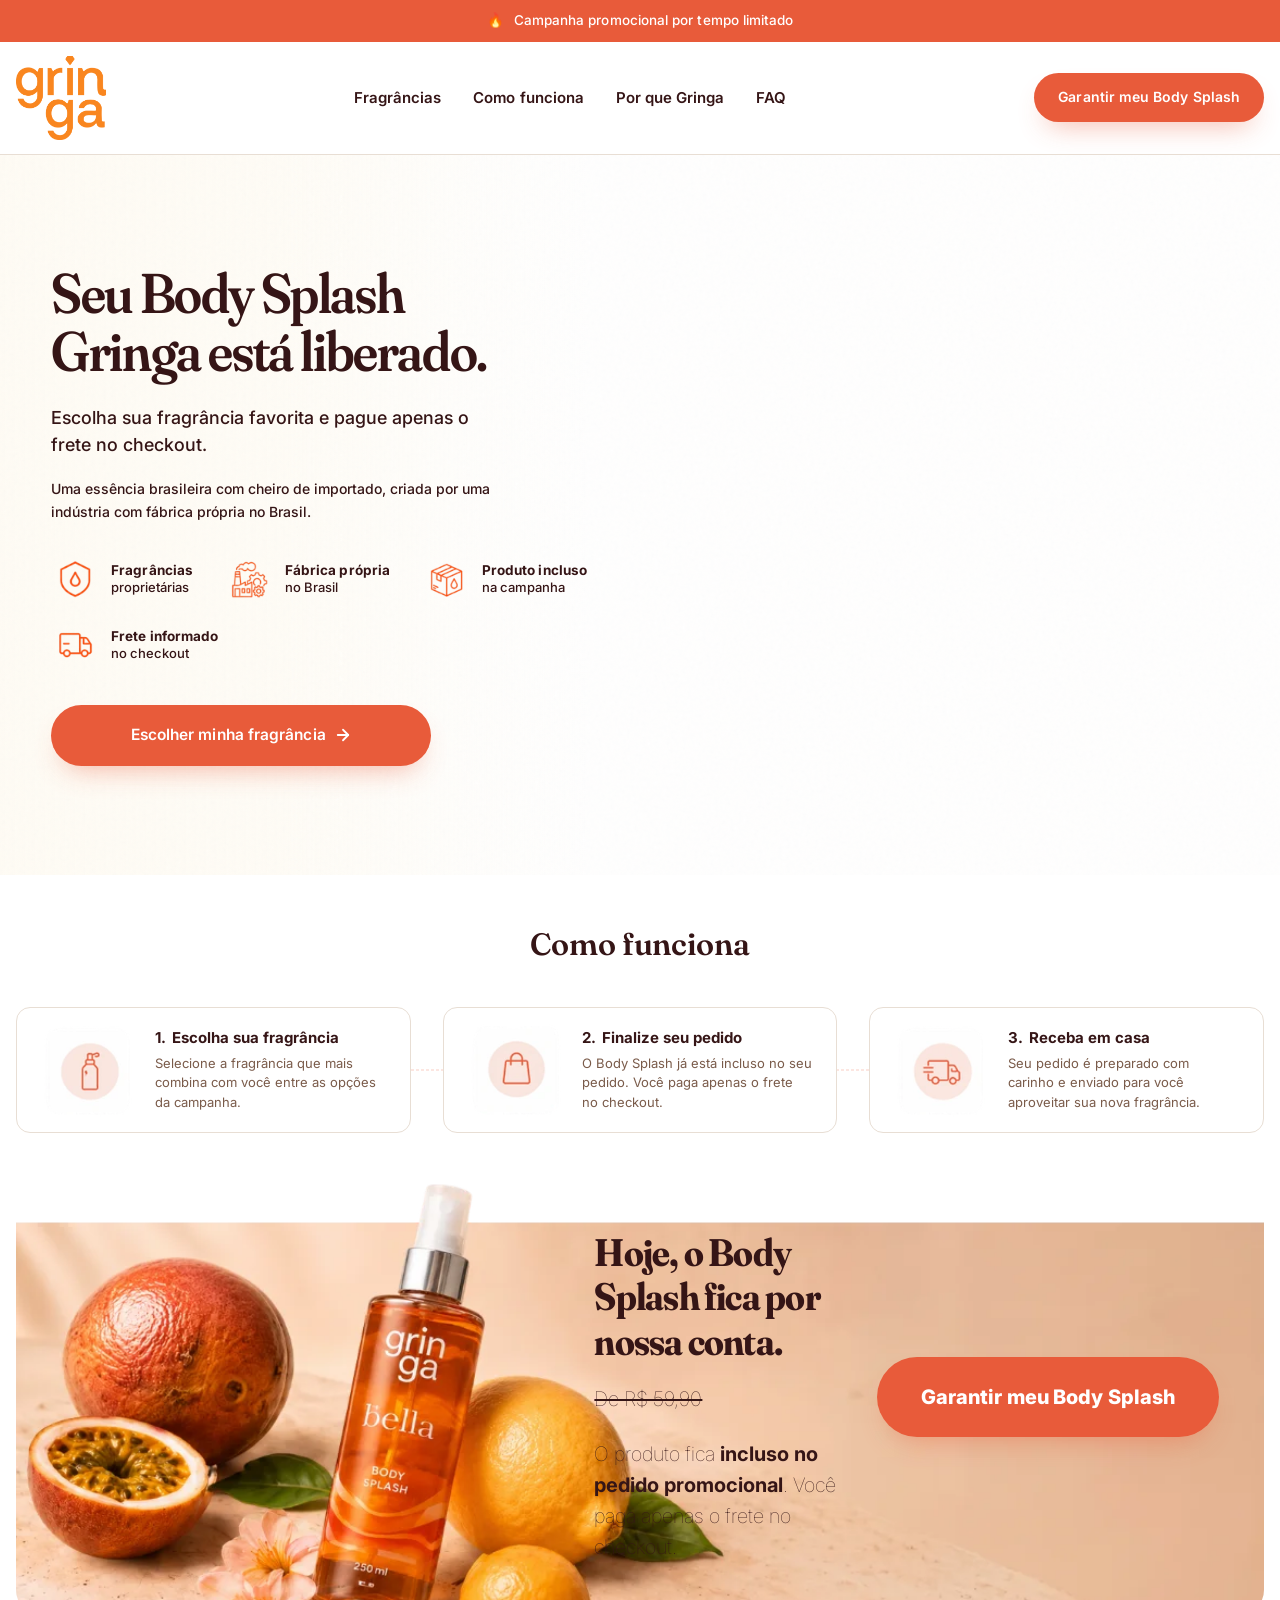
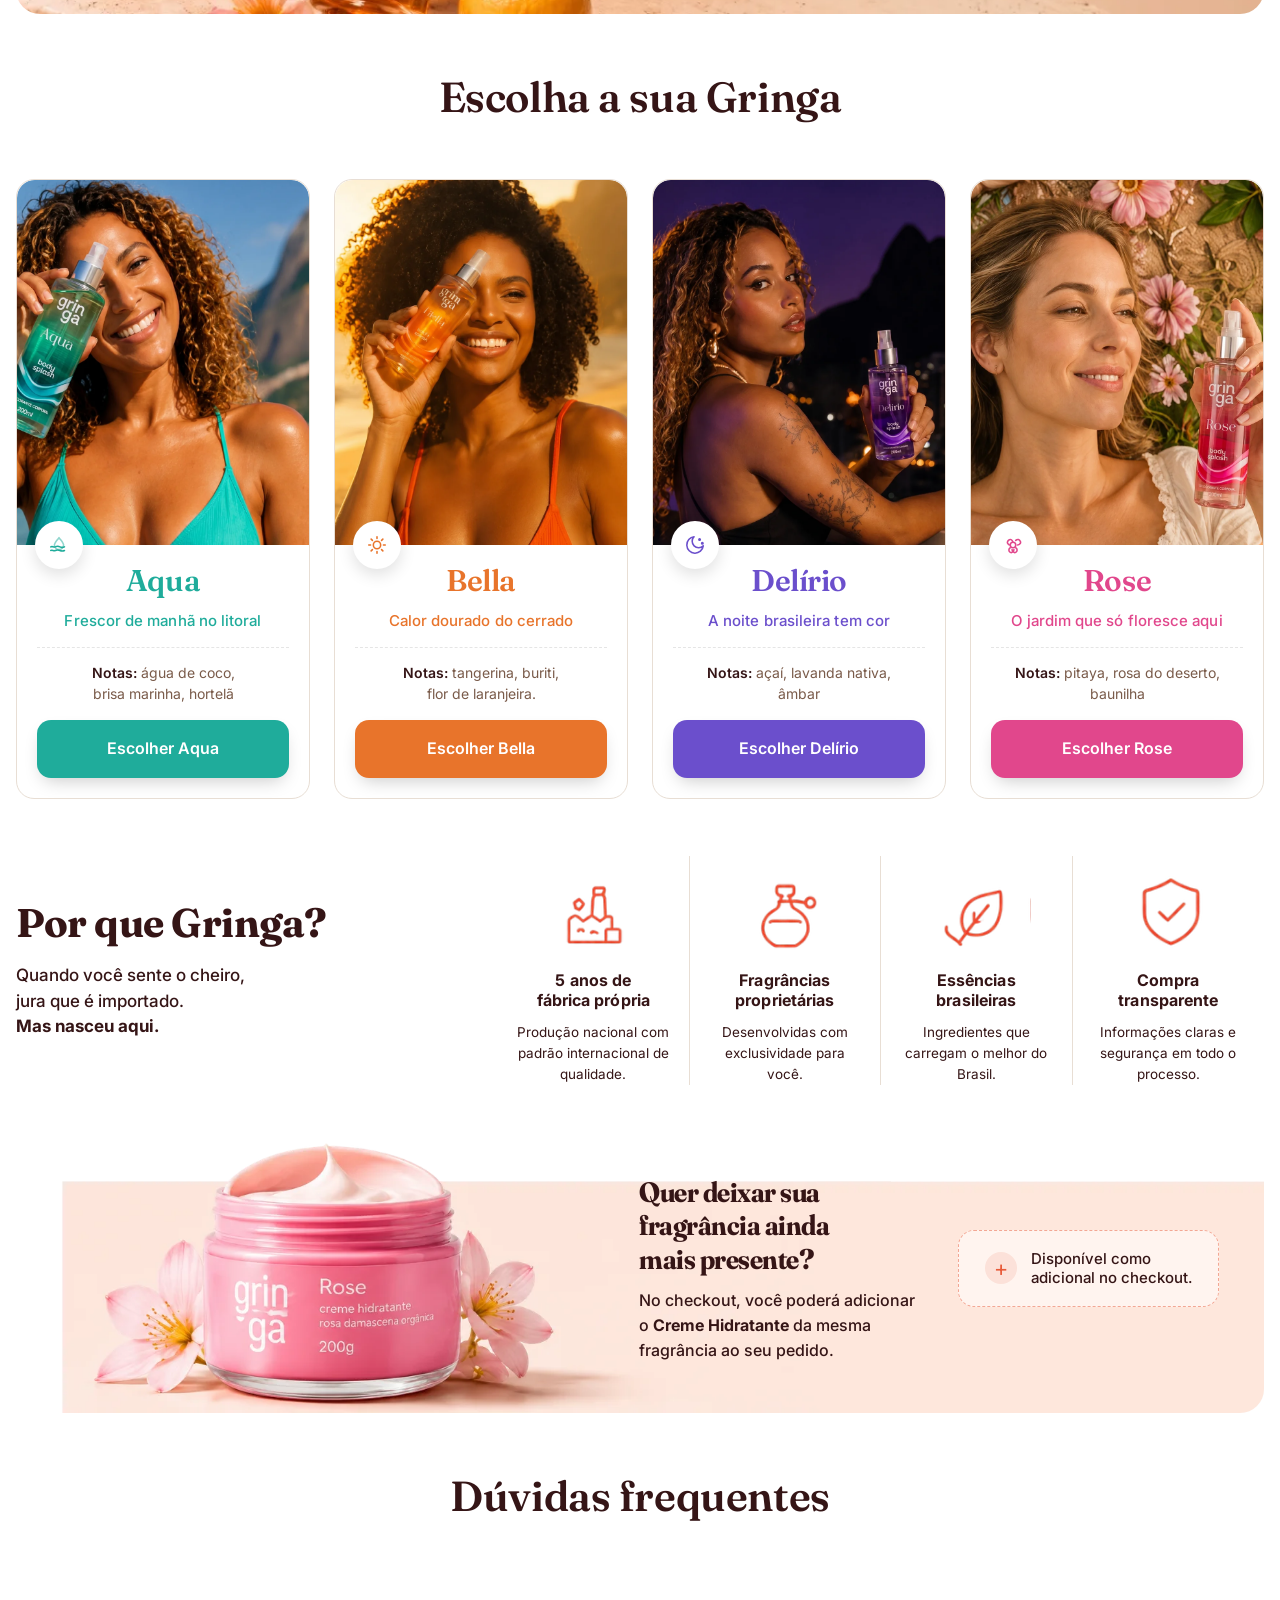
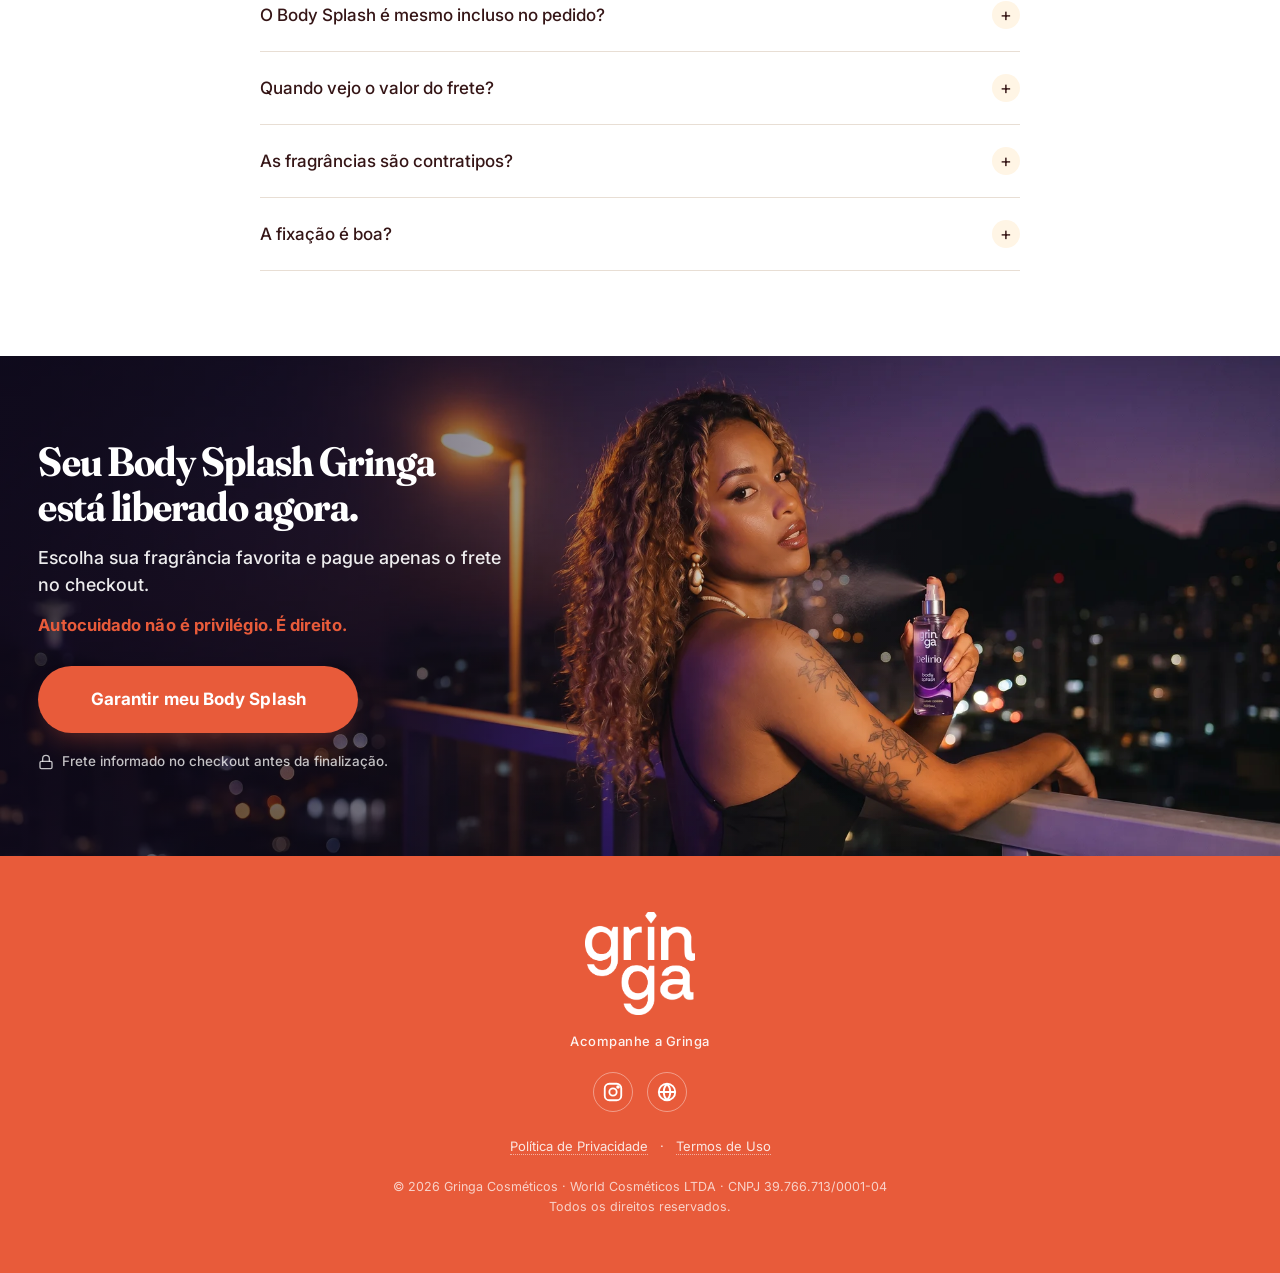
==== index.html @ 516a3b81 "feat: lp gringa /promo - bodysplash apenas o frete" ====
<!DOCTYPE html>
<html lang="pt-BR">
<head>
<meta charset="UTF-8" />
<meta name="viewport" content="width=device-width, initial-scale=1.0" />
<title>Body Splash Gringa — Apenas o frete | Gringa Cosméticos</title>
<meta name="description" content="Escolha sua fragrância favorita e pague apenas o frete no checkout. Body Splash Gringa 200ml — uma essência brasileira com cheiro de importado, criada na nossa fábrica em Santa Gertrudes/SP." />
<meta name="keywords" content="body splash, gringa cosméticos, perfume corporal, fragrância nacional, body splash promoção" />
<meta name="robots" content="index, follow, max-image-preview:large" />
<meta name="author" content="Gringa Cosméticos" />
<link rel="canonical" href="https://gringa.ind.br/promo/" />

<!-- Open Graph -->
<meta property="og:title" content="Body Splash Gringa — Apenas o frete" />
<meta property="og:description" content="Escolha sua fragrância favorita e pague apenas o frete no checkout. Body Splash 200ml — essência brasileira com cheiro de importado." />
<meta property="og:image" content="https://gringa.ind.br/promo/assets/img/hero-desktop.jpg" />
<meta property="og:url" content="https://gringa.ind.br/promo/" />
<meta property="og:type" content="product" />
<meta property="og:locale" content="pt_BR" />

<!-- Twitter -->
<meta name="twitter:card" content="summary_large_image" />
<meta name="twitter:title" content="Body Splash Gringa — Apenas o frete" />
<meta name="twitter:description" content="Escolha sua fragrância favorita e pague apenas o frete no checkout." />
<meta name="twitter:image" content="https://gringa.ind.br/promo/assets/img/hero-desktop.jpg" />

<!-- Favicon -->
<link rel="icon" type="image/png" href="assets/img/gringa-logo.png" />

<!-- Preconnect Google Fonts (perf) -->
<link rel="preconnect" href="https://fonts.googleapis.com" />
<link rel="preconnect" href="https://fonts.gstatic.com" crossorigin />

<!-- Preload hero image (perf — LCP) -->
<link rel="preload" as="image" href="assets/img/hero-mobile.webp" media="(max-width: 768px)" />
<link rel="preload" as="image" href="assets/img/hero-desktop.webp" media="(min-width: 769px)" />

<!-- Fontes: Fraunces (display serif moderna com opsz + SOFT) + Inter (body) -->
<link href="https://fonts.googleapis.com/css2?family=Fraunces:opsz,wght,SOFT@9..144,500;9..144,600;9..144,700,30;9..144,600,60&family=Inter:wght@100;300;400;500;600;700;800&display=swap" rel="stylesheet" />

<!-- CSS principal -->
<link rel="stylesheet" href="assets/css/styles.css" />

<!-- JSON-LD: Organization -->
<script type="application/ld+json">
{
  "@context": "https://schema.org",
  "@type": "Organization",
  "name": "Gringa Cosméticos",
  "alternateName": "Gringa",
  "legalName": "World Cosméticos LTDA",
  "taxID": "39.766.713/0001-04",
  "url": "https://gringa.ind.br",
  "logo": "https://gringa.ind.br/promo/assets/img/gringa-logo.png",
  "description": "Marca brasileira de Body Splash com fragrâncias proprietárias, produzidas em fábrica própria em Santa Gertrudes/SP.",
  "address": {
    "@type": "PostalAddress",
    "addressLocality": "Santa Gertrudes",
    "addressRegion": "SP",
    "addressCountry": "BR"
  },
  "sameAs": [
    "https://instagram.com/gringa.cosmetico"
  ]
}
</script>

<!-- JSON-LD: Product -->
<script type="application/ld+json">
{
  "@context": "https://schema.org",
  "@type": "Product",
  "name": "Body Splash Gringa 200ml",
  "description": "Body Splash 200ml com fragrâncias proprietárias Gringa: Aqua, Bella, Delírio e Rose. Fábrica própria no Brasil.",
  "brand": { "@type": "Brand", "name": "Gringa Cosméticos" },
  "image": "https://gringa.ind.br/promo/assets/img/hero-desktop.jpg",
  "offers": {
    "@type": "Offer",
    "url": "https://gringa.ind.br/promo/",
    "priceCurrency": "BRL",
    "price": "0.00",
    "availability": "https://schema.org/InStock",
    "priceValidUntil": "2026-12-31"
  }
}
</script>

<!-- JSON-LD: FAQ -->
<script type="application/ld+json">
{
  "@context": "https://schema.org",
  "@type": "FAQPage",
  "mainEntity": [
    { "@type": "Question", "name": "O Body Splash é mesmo incluso no pedido?",
      "acceptedAnswer": { "@type": "Answer", "text": "Sim. O Body Splash de 200ml da fragrância que você escolher já vai incluso no pedido promocional. Você paga apenas o frete pra receber em casa." }},
    { "@type": "Question", "name": "Quando vejo o frete?",
      "acceptedAnswer": { "@type": "Answer", "text": "O valor do frete aparece no checkout, antes da finalização. Calculamos pelo seu CEP — assim você só finaliza se quiser. Sem surpresa." }},
    { "@type": "Question", "name": "As fragrâncias são contratipos?",
      "acceptedAnswer": { "@type": "Answer", "text": "Não. Todas as quatro fragrâncias Gringa são proprietárias — desenvolvidas pela nossa equipe na nossa fábrica em Santa Gertrudes/SP." }},
    { "@type": "Question", "name": "A fixação é boa?",
      "acceptedAnswer": { "@type": "Answer", "text": "Sim. Cada Body Splash Gringa tem alta concentração de essência, com fixação média de 6 a 8 horas no corpo. Pra prolongar, aplique sobre a pele hidratada." }}
  ]
}
</script>
</head>

<body>

<!-- =========================================================
     TARJA TOPO
     ========================================================= -->
<div class="topbar">
  <span class="topbar-icon" aria-hidden="true">🔥</span>
  Campanha promocional por tempo limitado
</div>

<!-- =========================================================
     HEADER
     ========================================================= -->
<header class="header" role="banner">
  <div class="container header-inner">
    <a class="brand" href="#" aria-label="Gringa Cosméticos">
      <img src="assets/img/gringa-logo.png" alt="Gringa" width="120" height="40" />
    </a>

    <nav class="nav" aria-label="Navegação principal">
      <a href="#fragrancias">Fragrâncias</a>
      <a href="#como-funciona">Como funciona</a>
      <a href="#por-que">Por que Gringa</a>
      <a href="#faq">FAQ</a>
    </nav>

    <a href="#" class="btn btn--primary btn--header" data-cta="header">Garantir meu Body Splash</a>

    <button class="hamb" id="hamb" aria-label="Abrir menu" aria-controls="menu-mob" aria-expanded="false">
      <span></span><span></span><span></span>
    </button>
  </div>

  <div class="menu-mob" id="menu-mob" hidden>
    <a href="#fragrancias">Fragrâncias</a>
    <a href="#como-funciona">Como funciona</a>
    <a href="#por-que">Por que Gringa</a>
    <a href="#faq">FAQ</a>
    <a href="#" class="btn btn--primary" data-cta="menu-mob">Garantir meu Body Splash</a>
  </div>
</header>

<!-- =========================================================
     HERO (foto fullscreen + texto sobreposto)
     ========================================================= -->
<section class="hero">
  <picture class="hero-bg">
    <source type="image/webp" media="(max-width: 768px)" srcset="assets/img/hero-mobile.webp" />
    <source type="image/webp" srcset="assets/img/hero-desktop.webp" />
    <source media="(max-width: 768px)" srcset="assets/img/hero-mobile.jpg" />
    <img src="assets/img/hero-desktop.jpg" alt="Modelo segurando Body Splash Gringa Bella" width="1600" height="900" fetchpriority="high" decoding="async" />
  </picture>

  <div class="hero-overlay">
    <div class="hero-content">
      <h1>Seu Body Splash<br />Gringa está liberado.</h1>
      <p class="hero-sub">Escolha sua fragrância favorita e pague apenas o frete no checkout.</p>
      <p class="hero-desc">Uma essência brasileira com cheiro de importado, criada por uma indústria com fábrica própria no Brasil.</p>

      <ul class="hero-feats">
        <li>
          <span class="ico">
            <picture>
              <source type="image/webp" srcset="assets/img/icons/hero-1-fragrancia.webp" />
              <img src="assets/img/icons/hero-1-fragrancia.png" alt="" width="48" height="48" loading="eager" decoding="async" />
            </picture>
          </span>
          <div><b>Fragrâncias</b>proprietárias</div>
        </li>

        <li>
          <span class="ico">
            <picture>
              <source type="image/webp" srcset="assets/img/icons/hero-2-fabrica.webp" />
              <img src="assets/img/icons/hero-2-fabrica.png" alt="" width="48" height="48" loading="eager" decoding="async" />
            </picture>
          </span>
          <div><b>Fábrica própria</b>no Brasil</div>
        </li>

        <li>
          <span class="ico">
            <picture>
              <source type="image/webp" srcset="assets/img/icons/hero-3-produto.webp" />
              <img src="assets/img/icons/hero-3-produto.png" alt="" width="48" height="48" loading="eager" decoding="async" />
            </picture>
          </span>
          <div><b>Produto incluso</b>na campanha</div>
        </li>

        <li>
          <span class="ico">
            <picture>
              <source type="image/webp" srcset="assets/img/icons/hero-4-frete.webp" />
              <img src="assets/img/icons/hero-4-frete.png" alt="" width="48" height="48" loading="eager" decoding="async" />
            </picture>
          </span>
          <div><b>Frete informado</b>no checkout</div>
        </li>
      </ul>

      <a href="#fragrancias" class="btn btn--primary btn--lg btn--block" data-cta="hero">Escolher minha fragrância
        <svg width="18" height="18" viewBox="0 0 24 24" fill="none" stroke="currentColor" stroke-width="2.4" stroke-linecap="round" stroke-linejoin="round" style="margin-left:8px"><line x1="5" y1="12" x2="19" y2="12"/><polyline points="12 5 19 12 12 19"/></svg>
      </a>
    </div>
  </div>
</section>

<!-- =========================================================
     COMO FUNCIONA (3 cards horizontais com linha tracejada)
     ========================================================= -->
<section class="how" id="como-funciona">
  <div class="container">
    <h2 class="section-title">Como funciona</h2>

    <div class="how-grid">
      <article class="how-step">
        <div class="how-ico" aria-hidden="true">
          <picture>
            <source type="image/webp" srcset="assets/img/icons/how-1-fragrancia.webp" />
            <img src="assets/img/icons/how-1-fragrancia.png" alt="" width="60" height="60" loading="lazy" decoding="async" />
          </picture>
        </div>
        <div class="how-body">
          <h3><span>1.</span> Escolha sua fragrância</h3>
          <p>Selecione a fragrância que mais combina com você entre as opções da campanha.</p>
        </div>
      </article>

      <article class="how-step">
        <div class="how-ico" aria-hidden="true">
          <picture>
            <source type="image/webp" srcset="assets/img/icons/how-2-pedido.webp" />
            <img src="assets/img/icons/how-2-pedido.png" alt="" width="60" height="60" loading="lazy" decoding="async" />
          </picture>
        </div>
        <div class="how-body">
          <h3><span>2.</span> Finalize seu pedido</h3>
          <p>O Body Splash já está incluso no seu pedido. Você paga apenas o frete no checkout.</p>
        </div>
      </article>

      <article class="how-step">
        <div class="how-ico" aria-hidden="true">
          <picture>
            <source type="image/webp" srcset="assets/img/icons/how-3-receba.webp" />
            <img src="assets/img/icons/how-3-receba.png" alt="" width="60" height="60" loading="lazy" decoding="async" />
          </picture>
        </div>
        <div class="how-body">
          <h3><span>3.</span> Receba em casa</h3>
          <p>Seu pedido é preparado com carinho e enviado para você aproveitar sua nova fragrância.</p>
        </div>
      </article>
    </div>
  </div>
</section>

<!-- =========================================================
     BANNER PROMO (imagem de fundo full-width + texto sobreposto)
     ========================================================= -->
<section class="promo">
  <div class="container">
    <div class="promo-inner">
      <div class="promo-copy">
        <h2>Hoje, o Body Splash fica por nossa conta.</h2>
        <div class="promo-row">
          <p class="promo-price"><s>De R$ 59,90</s></p>
          <p class="promo-text">O produto fica <b>incluso no pedido promocional</b>. Você paga apenas o frete no checkout.</p>
        </div>
      </div>

      <a href="#fragrancias" class="btn btn--primary promo-cta" data-cta="promo">Garantir meu Body Splash</a>
    </div>
  </div>
</section>

<!-- =========================================================
     FRAGRÂNCIAS
     ========================================================= -->
<section class="frags" id="fragrancias">
  <div class="container">
    <h2 class="section-title">Escolha a sua Gringa</h2>

    <div class="frags-grid">
      <article class="frag frag--aqua">
        <div class="frag-media">
          <picture>
            <source type="image/webp" srcset="assets/img/aqua.webp" />
            <img src="assets/img/aqua.jpg" alt="Aqua — Frescor de manhã no litoral" width="600" height="800" loading="lazy" decoding="async" />
          </picture>
          <div class="frag-emblem" aria-hidden="true">
            <svg viewBox="0 0 24 24" fill="none" stroke="currentColor" stroke-width="1.7" stroke-linecap="round" stroke-linejoin="round"><path d="M3 14c2-1 3 1 5 0s3-1 5 0 3 1 5 0M3 18c2-1 3 1 5 0s3-1 5 0 3 1 5 0"/><path d="M12 4c3 4 5 6 5 8a5 5 0 0 1-10 0c0-2 2-4 5-8z" opacity=".5"/></svg>
          </div>
        </div>
        <div class="frag-body">
          <h3>Aqua</h3>
          <p class="frag-tag">Frescor de manhã no litoral</p>
          <p class="frag-notes"><b>Notas:</b> água de coco,<br />brisa marinha, hortelã</p>
          <a href="#" class="btn frag-btn" data-cta="aqua" data-frag="aqua">Escolher Aqua</a>
        </div>
      </article>

      <article class="frag frag--bella">
        <div class="frag-media">
          <picture>
            <source type="image/webp" srcset="assets/img/bella.webp" />
            <img src="assets/img/bella.jpg" alt="Bella — Calor dourado do cerrado" width="600" height="800" loading="lazy" decoding="async" />
          </picture>
          <div class="frag-emblem" aria-hidden="true">
            <svg viewBox="0 0 24 24" fill="none" stroke="currentColor" stroke-width="1.7" stroke-linecap="round" stroke-linejoin="round"><circle cx="12" cy="12" r="4"/><path d="M12 3v2M12 19v2M3 12h2M19 12h2M5.6 5.6l1.4 1.4M17 17l1.4 1.4M5.6 18.4l1.4-1.4M17 7l1.4-1.4"/></svg>
          </div>
        </div>
        <div class="frag-body">
          <h3>Bella</h3>
          <p class="frag-tag">Calor dourado do cerrado</p>
          <p class="frag-notes"><b>Notas:</b> tangerina, buriti,<br />flor de laranjeira.</p>
          <a href="#" class="btn frag-btn" data-cta="bella" data-frag="bella">Escolher Bella</a>
        </div>
      </article>

      <article class="frag frag--delirio">
        <div class="frag-media">
          <picture>
            <source type="image/webp" srcset="assets/img/delirio.webp" />
            <img src="assets/img/delirio.jpg" alt="Delírio — A noite brasileira tem cor" width="600" height="800" loading="lazy" decoding="async" />
          </picture>
          <div class="frag-emblem" aria-hidden="true">
            <svg viewBox="0 0 24 24" fill="none" stroke="currentColor" stroke-width="1.7" stroke-linecap="round" stroke-linejoin="round"><path d="M21 13a9 9 0 1 1-10-10 7 7 0 0 0 10 10z"/><circle cx="17" cy="6" r=".8" fill="currentColor"/><circle cx="20" cy="10" r=".8" fill="currentColor"/></svg>
          </div>
        </div>
        <div class="frag-body">
          <h3>Delírio</h3>
          <p class="frag-tag">A noite brasileira tem cor</p>
          <p class="frag-notes"><b>Notas:</b> açaí, lavanda nativa,<br />âmbar</p>
          <a href="#" class="btn frag-btn" data-cta="delirio" data-frag="delirio">Escolher Delírio</a>
        </div>
      </article>

      <article class="frag frag--rose">
        <div class="frag-media">
          <picture>
            <source type="image/webp" srcset="assets/img/rose.webp" />
            <img src="assets/img/rose.jpg" alt="Rose — O jardim que só floresce aqui" width="600" height="800" loading="lazy" decoding="async" />
          </picture>
          <div class="frag-emblem" aria-hidden="true">
            <svg viewBox="0 0 24 24" fill="none" stroke="currentColor" stroke-width="1.7" stroke-linecap="round" stroke-linejoin="round"><circle cx="12" cy="12" r="3"/><path d="M12 9c-1-3-3-4-5-2s-1 4 1 5M15 7c2-2 4-1 5 1s-1 4-3 4M9 15c-2 1-2 4 0 5s4-1 4-3M15 15c2 1 2 4 0 5s-4-1-4-3"/></svg>
          </div>
        </div>
        <div class="frag-body">
          <h3>Rose</h3>
          <p class="frag-tag">O jardim que só floresce aqui</p>
          <p class="frag-notes"><b>Notas:</b> pitaya, rosa do deserto,<br />baunilha</p>
          <a href="#" class="btn frag-btn" data-cta="rose" data-frag="rose">Escolher Rose</a>
        </div>
      </article>
    </div>
  </div>
</section>

<!-- =========================================================
     POR QUE GRINGA
     ========================================================= -->
<section class="why" id="por-que">
  <div class="container why-inner">
    <div class="why-copy">
      <h2>Por que Gringa?</h2>
      <p>Quando você sente o cheiro,<br />jura que é importado.<br /><b>Mas nasceu aqui.</b></p>
    </div>

    <ul class="why-feats">
      <li>
        <div class="why-ico">
          <picture>
            <source type="image/webp" srcset="assets/img/icons/why-1-fabrica.webp" />
            <img src="assets/img/icons/why-1-fabrica.png" alt="" width="56" height="56" loading="lazy" decoding="async" />
          </picture>
        </div>
        <h3>5 anos de<br />fábrica própria</h3>
        <p>Produção nacional com padrão internacional de qualidade.</p>
      </li>
      <li>
        <div class="why-ico">
          <picture>
            <source type="image/webp" srcset="assets/img/icons/why-2-fragrancias.webp" />
            <img src="assets/img/icons/why-2-fragrancias.png" alt="" width="56" height="56" loading="lazy" decoding="async" />
          </picture>
        </div>
        <h3>Fragrâncias<br />proprietárias</h3>
        <p>Desenvolvidas com exclusividade para você.</p>
      </li>
      <li>
        <div class="why-ico">
          <picture>
            <source type="image/webp" srcset="assets/img/icons/why-3-essencias.webp" />
            <img src="assets/img/icons/why-3-essencias.png" alt="" width="56" height="56" loading="lazy" decoding="async" />
          </picture>
        </div>
        <h3>Essências<br />brasileiras</h3>
        <p>Ingredientes que carregam o melhor do Brasil.</p>
      </li>
      <li>
        <div class="why-ico">
          <picture>
            <source type="image/webp" srcset="assets/img/icons/why-4-compra.webp" />
            <img src="assets/img/icons/why-4-compra.png" alt="" width="56" height="56" loading="lazy" decoding="async" />
          </picture>
        </div>
        <h3>Compra<br />transparente</h3>
        <p>Informações claras e segurança em todo o processo.</p>
      </li>
    </ul>
  </div>
</section>

<!-- =========================================================
     CREME ADICIONAL (imagem bg-creme.png como background full)
     ========================================================= -->
<section class="creme">
  <div class="container">
    <div class="creme-inner">
      <div class="creme-copy">
        <h2>Quer deixar sua fragrância ainda mais presente?</h2>
        <p>No checkout, você poderá adicionar o <b>Creme Hidratante</b> da mesma fragrância ao seu pedido.</p>
      </div>

      <div class="creme-badge">
        <span class="creme-badge-ico" aria-hidden="true">+</span>
        <span>Disponível como<br />adicional no checkout.</span>
      </div>
    </div>
  </div>
</section>

<!-- =========================================================
     FAQ
     ========================================================= -->
<section class="faq" id="faq">
  <div class="container">
    <h2 class="section-title">Dúvidas frequentes</h2>

    <ul class="faq-list">
      <li class="faq-item">
        <button class="faq-q" aria-expanded="false" aria-controls="faq-a-1" id="faq-q-1">
          <span>O Body Splash é mesmo incluso no pedido?</span>
          <span class="faq-icon" aria-hidden="true">+</span>
        </button>
        <div class="faq-a" id="faq-a-1" role="region" aria-labelledby="faq-q-1" hidden>
          <p>Sim. O <b>Body Splash de 200ml</b> da fragrância que você escolher já vai incluso no pedido promocional. Você paga apenas o frete pra receber em casa — sem mensalidade, sem fidelidade, sem letrinha miúda.</p>
        </div>
      </li>

      <li class="faq-item">
        <button class="faq-q" aria-expanded="false" aria-controls="faq-a-2" id="faq-q-2">
          <span>Quando vejo o valor do frete?</span>
          <span class="faq-icon" aria-hidden="true">+</span>
        </button>
        <div class="faq-a" id="faq-a-2" role="region" aria-labelledby="faq-q-2" hidden>
          <p>O valor do frete aparece <b>no checkout, antes de finalizar a compra</b>. É calculado pelo seu CEP — assim você só confirma se quiser. Sem surpresa depois.</p>
        </div>
      </li>

      <li class="faq-item">
        <button class="faq-q" aria-expanded="false" aria-controls="faq-a-3" id="faq-q-3">
          <span>As fragrâncias são contratipos?</span>
          <span class="faq-icon" aria-hidden="true">+</span>
        </button>
        <div class="faq-a" id="faq-a-3" role="region" aria-labelledby="faq-q-3" hidden>
          <p><b>Não.</b> As quatro fragrâncias Gringa são proprietárias — desenvolvidas pela nossa equipe na nossa fábrica em Santa Gertrudes/SP. Cada essência é uma criação original inspirada em sensações brasileiras.</p>
        </div>
      </li>

      <li class="faq-item">
        <button class="faq-q" aria-expanded="false" aria-controls="faq-a-4" id="faq-q-4">
          <span>A fixação é boa?</span>
          <span class="faq-icon" aria-hidden="true">+</span>
        </button>
        <div class="faq-a" id="faq-a-4" role="region" aria-labelledby="faq-q-4" hidden>
          <p>Sim. Cada Body Splash Gringa tem alta concentração de essência, com fixação média de <b>6 a 8 horas</b> no corpo. Pra prolongar ainda mais, aplique sobre a pele hidratada — o <b>Creme Hidratante</b> da mesma fragrância está disponível como adicional no checkout.</p>
        </div>
      </li>
    </ul>
  </div>
</section>


<!-- =========================================================
     CTA FINAL (full-width igual hero, sem retângulo)
     ========================================================= -->
<section class="cta-final">
  <div class="cta-final-content">
    <h2>Seu Body Splash Gringa<br />está liberado agora.</h2>
    <p class="cta-final-sub">Escolha sua fragrância favorita e pague apenas o frete no checkout.</p>
    <p class="cta-final-claim">Autocuidado não é privilégio. É direito.</p>

    <a href="#fragrancias" class="btn btn--primary cta-final-btn" data-cta="urgency">
      Garantir meu Body Splash
    </a>

    <p class="cta-final-note">
      <svg width="16" height="16" viewBox="0 0 24 24" fill="none" stroke="currentColor" stroke-width="2" stroke-linecap="round" stroke-linejoin="round" aria-hidden="true"><rect x="3" y="11" width="18" height="11" rx="2"/><path d="M7 11V7a5 5 0 0 1 10 0v4"/></svg>
      Frete informado no checkout antes da finalização.
    </p>
  </div>
</section>

<!-- =========================================================
     FOOTER
     ========================================================= -->
<footer class="footer" role="contentinfo">
  <div class="container footer-inner">
    <a class="footer-brand" href="#"><img src="assets/img/gringa-logo.png" alt="Gringa Cosméticos" width="120" height="40" /></a>
    <p class="footer-tag">Acompanhe a Gringa</p>
    <div class="footer-socials">
      <a href="https://instagram.com/gringa.cosmetico" target="_blank" rel="noopener" aria-label="Instagram">
        <svg width="22" height="22" viewBox="0 0 24 24" fill="none" stroke="currentColor" stroke-width="2"><rect x="3" y="3" width="18" height="18" rx="5"/><circle cx="12" cy="12" r="4"/><circle cx="17.5" cy="6.5" r="1" fill="currentColor"/></svg>
      </a>
      <a href="https://gringa.ind.br" target="_blank" rel="noopener" aria-label="Site oficial Gringa">
        <svg width="22" height="22" viewBox="0 0 24 24" fill="none" stroke="currentColor" stroke-width="2"><circle cx="12" cy="12" r="9"/><path d="M3 12h18M12 3a13 13 0 0 1 0 18M12 3a13 13 0 0 0 0 18"/></svg>
      </a>
    </div>
    <div class="footer-legal">
      <a href="#">Política de Privacidade</a>
      <span aria-hidden="true">·</span>
      <a href="#">Termos de Uso</a>
    </div>
    <p class="footer-copy">© 2026 Gringa Cosméticos · World Cosméticos LTDA · CNPJ 39.766.713/0001-04<br />Todos os direitos reservados.</p>
  </div>
</footer>

<!-- JS principal (FAQ + tracking) -->
<script src="assets/js/script.js" defer></script>

</body>
</html>
---- assets/css/styles.css ----
/* ============================================================
   GRINGA — Body Splash LP
   Design system: Poynter OS Display (custom serif) em todo o site
   Mobile-first responsivo · 360 / 390 / 768 / 1024+
   ============================================================ */

:root {
  /* Cores Gringa */
  --gr-orange:       #F58A2E;   /* CTA principal */
  --gr-orange-dk:    #DE6A0F;   /* Hover/escuro */
  --gr-coral:        #E85B3A;   /* CTA final / acentos quentes */
  --gr-coral-dk:     #C84226;
  --gr-cream:        #FDEFD9;   /* Fundo creme dos boxes */
  --gr-cream-2:      #FFF5E5;   /* Cream mais claro */
  --gr-cream-rose:   #FCE4D9;   /* Cream rosado pra creme/section rose */
  --gr-text:         #351516;   /* marrom-bordô (nova cor pedida pelo cliente) */
  --gr-text-mut:     #7A5B4A;   /* marrom moca */
  --gr-text-light:   #B09787;   /* marrom latte */
  --gr-icon-stroke:  #E85B3A;   /* coral Gringa */
  --gr-icon-bg:      rgba(232, 91, 58, 0.10);  /* coral 10% */
  --gr-line:         #E8DED4;
  --gr-bg:           #FFFFFF;
  --gr-bg-night:     #2A1E36;   /* Fundo da seção urgency com violeta-noite */

  /* Fragrâncias */
  --gr-aqua:         #1FAC9B;   /* verde-água (igual biquíni da modelo) */
  --gr-aqua-bg:      #E6F5F1;
  --gr-bella:        #E8742B;
  --gr-bella-bg:     #FBEBD7;
  --gr-delirio:      #6B4FCC;
  --gr-delirio-bg:   #F1EDFB;
  --gr-rose:         #E1478C;
  --gr-rose-bg:      #FCE6F0;

  /* Tipografia */
  --gr-serif:        'Fraunces', Georgia, serif;
  --gr-body:         'Inter', system-ui, -apple-system, sans-serif;
  --gr-display:      'Inter', sans-serif;

  /* Layout */
  --gr-container:    1440px;
  --gr-radius:       18px;
  --gr-radius-pill:  999px;
  --gr-shadow:       0 18px 40px -20px rgba(31,22,18,.18);
}

* { margin: 0; padding: 0; box-sizing: border-box; }
html { scroll-behavior: smooth; -webkit-text-size-adjust: 100%; }
body {
  font-family: var(--gr-body);
  color: var(--gr-text);
  background: var(--gr-bg);
  line-height: 1.6;
  font-size: 16px;
  -webkit-font-smoothing: antialiased;
  text-rendering: optimizeLegibility;
}
img, picture, svg { display: block; max-width: 100%; height: auto; }
button { font-family: inherit; cursor: pointer; }
a { text-decoration: none; color: inherit; }
::selection { background: var(--gr-orange); color: #fff; }

.container {
  width: 100%;
  max-width: var(--gr-container);
  margin: 0 auto;
  padding: 0 clamp(16px, 2vw, 24px);
}

/* ============= BOTÕES ============= */
.btn {
  display: inline-flex; align-items: center; justify-content: center;
  padding: 16px 32px;
  border-radius: var(--gr-radius-pill);
  font-weight: 600; font-size: 15px;
  border: 0; cursor: pointer;
  transition: transform .18s ease, box-shadow .25s ease, background .2s ease;
  font-family: var(--gr-body);
  letter-spacing: 0.005em;
}
.btn--primary {
  background: var(--gr-coral);
  color: #fff;
  box-shadow: 0 14px 28px -12px rgba(232,91,58,.45);
}
.btn--primary:hover {
  background: var(--gr-coral-dk);
  transform: translateY(-2px);
  box-shadow: 0 18px 32px -12px rgba(232,91,58,.55);
}
.btn--lg { padding: 18px 36px; font-size: 15.5px; }
.btn--header { padding: 13px 24px; font-size: 14px; }

/* ============= TARJA TOPO ============= */
.topbar {
  background: var(--gr-coral);
  color: #fff;
  text-align: center;
  font-size: 13.5px;
  font-weight: 500;
  padding: 10px 16px;
  letter-spacing: .005em;
}
.topbar-icon { display: inline-block; margin-right: 6px; }

/* ============= HEADER ============= */
.header {
  position: sticky; top: 0; z-index: 50;
  background: rgba(255,255,255,.92);
  backdrop-filter: blur(16px);
  -webkit-backdrop-filter: blur(16px);
  border-bottom: 1px solid var(--gr-line);
}
.header-inner {
  display: flex; align-items: center; justify-content: space-between;
  padding-top: 14px; padding-bottom: 14px;
  gap: 16px;
}
.brand img {
  width: 90px; height: auto;
  /* Colore PNG cinza pra laranja Gringa #F58A2E */
  filter: brightness(0) saturate(100%) invert(58%) sepia(56%) saturate(2024%) hue-rotate(347deg) brightness(101%) contrast(95%);
}
.nav { display: flex; gap: 32px; }
.nav a {
  font-size: 15px;
  font-weight: 600;
  color: var(--gr-text);
  transition: color .18s;
  letter-spacing: 0.002em;
}
.nav a:hover { color: var(--gr-coral); }

.hamb {
  display: none;
  background: none; border: 0;
  width: 36px; height: 36px;
  flex-direction: column; gap: 5px;
  align-items: center; justify-content: center;
}
.hamb span {
  display: block; width: 22px; height: 2px;
  background: var(--gr-text); border-radius: 2px;
  transition: transform .25s, opacity .2s;
}
.menu-mob {
  display: none; flex-direction: column; gap: 4px;
  padding: 12px 16px 20px;
  border-top: 1px solid var(--gr-line);
  background: #fff;
}
.menu-mob:not([hidden]) { display: flex; }
.menu-mob[hidden] { display: none !important; }
.menu-mob a {
  padding: 12px 8px;
  font-size: 15px; font-weight: 500;
  border-bottom: 1px solid var(--gr-line);
}
.menu-mob a.btn { margin-top: 10px; border: 0; justify-content: center; }

/* ============= HERO (foto fullscreen + texto sobreposto) ============= */
.hero {
  position: relative;
  min-height: clamp(600px, 80vh, 820px);
  overflow: hidden;
  background: #fff;
}

/* Foto cobre TUDO no fundo */
.hero-bg {
  position: absolute;
  inset: 0;
  z-index: 0;
}
.hero-bg img {
  width: 100%; height: 100%;
  object-fit: cover;
  object-position: 75% center;  /* mostra a modelo + body splash */
  display: block;
}

/* Overlay com gradient claro à esquerda pra contraste do texto */
.hero-overlay {
  position: relative;
  z-index: 1;
  min-height: inherit;
  display: flex; align-items: center;
  background: linear-gradient(90deg,
    rgba(255, 252, 245, 0.96) 0%,
    rgba(255, 252, 245, 0.85) 22%,
    rgba(255, 252, 245, 0.30) 36%,
    rgba(255, 252, 245, 0) 46%);
}
/* Grain noise sutil pra dar "feel artesanal cosmético premium" */
.hero-overlay::before {
  content: '';
  position: absolute;
  inset: 0;
  background-image: url("data:image/svg+xml,%3Csvg viewBox='0 0 200 200' xmlns='http://www.w3.org/2000/svg'%3E%3Cfilter id='n'%3E%3CfeTurbulence type='fractalNoise' baseFrequency='0.9' numOctaves='2'/%3E%3CfeColorMatrix values='0 0 0 0 0.18 0 0 0 0 0.10 0 0 0 0 0.07 0 0 0 0.06 0'/%3E%3C/filter%3E%3Crect width='100%25' height='100%25' filter='url(%23n)'/%3E%3C/svg%3E");
  pointer-events: none;
  opacity: 0.35;
  mix-blend-mode: multiply;
}
.hero-content { position: relative; z-index: 2; }

.hero-content {
  width: 100%;
  max-width: var(--gr-container);
  margin: 0 auto;
  padding: clamp(40px, 5vw, 72px) clamp(24px, 4vw, 56px);
}
.hero-content > * {
  max-width: 580px;
}
.hero-content h1 {
  font-family: var(--gr-serif);
  font-size: clamp(36px, 4.4vw, 56px);
  font-weight: 600;
  font-variation-settings: "opsz" 144, "SOFT" 60;
  line-height: 1.05;
  letter-spacing: -0.025em;
  color: var(--gr-text);
  margin-bottom: 24px;
}
.hero-sub {
  font-family: var(--gr-body);
  font-size: clamp(16px, 1.4vw, 18px);
  font-weight: 500;
  color: var(--gr-text);
  line-height: 1.5;
  margin-bottom: 18px;
  max-width: 460px;
}
.hero-desc {
  font-family: var(--gr-body);
  font-size: 14px;
  font-weight: 500;
  color: var(--gr-text);                /* mesma cor do título (marrom-bordô) */
  line-height: 1.65;
  margin-bottom: 32px;
  max-width: 440px;
}
.hero-feats {
  display: flex;
  flex-wrap: wrap;
  gap: 18px 32px;
  margin-bottom: 36px;
  list-style: none;
  max-width: 540px;
}
.hero-feats li {
  display: flex;
  align-items: center;
  gap: 12px;
  font-family: var(--gr-body);
  font-size: 13px;
  line-height: 1.35;
  color: var(--gr-text);                /* mesma cor do título (não cinza/moca) */
  font-weight: 500;
}
.hero-feats b {
  color: var(--gr-text);
  font-weight: 700;
  font-size: 13.5px;
  letter-spacing: 0.005em;
  display: block;
}
.ico {
  flex-shrink: 0;
  width: 48px; height: 48px;
  display: grid;
  place-items: center;
}
.ico picture,
.ico img {
  display: block;
  width: 48px; height: 48px;
  object-fit: contain;
}
.ico svg {
  width: 20px;
  height: 20px;
  fill: none;
  stroke: currentColor;
  stroke-width: 1.6;
}

.btn--block {
  width: 100%;
  max-width: 380px;
}


/* ============= SECTION TITLE GLOBAL ============= */
.section-title {
  font-family: var(--gr-serif);
  font-size: clamp(28px, 3.5vw, 42px);
  font-weight: 600;
  text-align: center;
  margin-bottom: clamp(28px, 4vw, 48px);
  letter-spacing: -0.01em;
  color: var(--gr-text);
}

/* ============= HOW (Como funciona) — horizontal com linha tracejada ============= */
.how {
  padding: clamp(32px, 3.5vw, 48px) 0 clamp(20px, 2vw, 28px);
  background: #fff;
}
.how .section-title {
  font-size: clamp(24px, 2.4vw, 32px);
  margin-bottom: clamp(28px, 3vw, 40px);
}

.how-grid {
  display: grid;
  grid-template-columns: repeat(3, 1fr);
  gap: clamp(24px, 2.5vw, 36px);
  position: relative;
}

/* Linha tracejada conectando os cards (entre eles) */
.how-grid::before {
  content: '';
  position: absolute;
  top: 50%;
  left: 18%;
  right: 18%;
  height: 0;
  border-top: 1.5px dashed rgba(232, 91, 58, 0.30);
  z-index: 0;
  transform: translateY(-50%);
}

.how-step {
  background: #fff;
  border: 1px solid var(--gr-line);
  border-radius: 14px;
  padding: 14px clamp(20px, 2vw, 24px);
  display: flex;
  align-items: center;                       /* centra ícone + texto verticalmente */
  gap: 18px;
  position: relative;
  z-index: 1;                                /* fica acima da linha tracejada */
}
.how-ico {
  flex-shrink: 0;
  width: 96px; height: 96px;
  display: grid; place-items: center;
}
.how-ico picture,
.how-ico img {
  display: block;
  width: 96px; height: 96px;
  object-fit: contain;
}
.how-ico svg {
  width: 22px; height: 22px;
  fill: none;
  stroke: currentColor;
}
.how-body { flex: 1; min-width: 0; }
.how-step h3 {
  font-family: var(--gr-body);                /* Inter, não serif */
  font-size: 15px;
  font-weight: 700;
  color: var(--gr-text);
  line-height: 1.3;
  margin-bottom: 6px;
}
.how-step h3 span {
  color: var(--gr-text);
  font-weight: 700;
  margin-right: 2px;
}
.how-step p {
  font-size: 13px;
  color: var(--gr-text-mut);
  line-height: 1.5;
  font-weight: 400;
}

/* ============= PROMO BANNER (imagem fundo full + texto sobreposto) ============= */
.promo {
  padding: clamp(16px, 1.6vw, 24px) 0 clamp(12px, 1.4vw, 20px);
}
.promo-inner {
  border-radius: 24px;
  overflow: hidden;
  position: relative;
  display: grid;
  grid-template-columns: 540px 1fr auto;       /* col 1 = onde aparece a Bella */
  align-items: center;
  gap: clamp(24px, 3vw, 40px);
  padding: clamp(36px, 4vw, 56px) clamp(36px, 3.5vw, 48px) clamp(36px, 4vw, 56px) 0;
  min-height: 300px;
  /* IMAGEM cobre 100% do banner — fora a fora */
  background-image: url('../img/promo-bg.webp');
  background-size: cover;
  /* background-position: center; */
  background-repeat: no-repeat;
}

.promo-copy {
  grid-column: 2;
  position: relative;
  z-index: 1;
}
.promo-copy h2 {
  font-family: var(--gr-serif);
  font-size: clamp(22px, 3vw, 40px);
  font-weight: 700;
  font-variation-settings: "opsz" 96, "SOFT" 40;
  line-height: 1.15;
  letter-spacing: -0.02em;
  margin-bottom: 18px;
  color: var(--gr-text);
  text-wrap: balance;
}
.promo-row {
  display: flex;
  align-items: flex-start;
  gap: 24px;
  flex-wrap: wrap;
}
.promo-price {
  font-family: var(--gr-body);
  font-size: 20px;
  font-weight: 100;
  color: var(--gr-text);                /* marrom-bordô (mesma cor dos demais) */
  white-space: nowrap;
  margin-top: 2px;
}
.promo-price s {
  color: var(--gr-text);
  text-decoration: line-through;
  text-decoration-thickness: 1.5px;
}
.promo-text {
  font-family: var(--gr-body);
  font-size: 20px;
  color: var(--gr-text);
  line-height: 1.55;
  max-width: 480px;
  flex: 1;
  font-weight: 100;
}
.promo-text b {
  color: var(--gr-text);
  font-weight: 700;                     /* era 600 — bold mais forte */
}
.promo-cta {
  font-size: 20px;
  padding: 24px 44px;
  white-space: nowrap;
  font-weight: 800;
  min-height: 66px;
  grid-column: 3;
  position: relative;
  z-index: 1;
  letter-spacing: 0.005em;
}

/* ============= FRAGS ============= */
.frags {
  padding: clamp(20px, 2.5vw, 32px) 0 clamp(20px, 2vw, 28px);
  background: #fff;
}
.frags-grid {
  display: grid;
  grid-template-columns: repeat(4, 1fr);
  gap: clamp(16px, 2vw, 24px);
}
.frag {
  background: #fff;
  border: 1px solid var(--gr-line);
  border-radius: 18px;
  overflow: hidden;
  display: flex; flex-direction: column;
  transition: transform .25s ease, box-shadow .3s ease;
  position: relative;
}
.frag:hover {
  transform: translateY(-4px);
  box-shadow: var(--gr-shadow);
}
/* Wrapper da imagem — permite emblem absoluto sobre a foto */
.frag-media {
  position: relative;
  overflow: visible;
}
.frag picture {
  aspect-ratio: 4 / 5;                          /* levemente alongado vertical */
  overflow: hidden;
  display: block;
  position: relative;
  border-radius: 18px 18px 0 0;
}
.frag picture img {
  width: 100%; height: 100%;
  object-fit: cover;
  object-position: center 25%;                  /* foco no rosto, mostra cabelo + ombros */
  transition: transform .5s ease;
}
.frag:hover picture img { transform: scale(1.04); }
.frag-body {
  padding: 12px 20px 20px;
  text-align: center;
  position: relative;
  flex: 1;
  display: flex; flex-direction: column;
}
/* Ícone redondo SOBRE a foto, canto inferior esquerdo */
.frag-emblem {
  width: 48px; height: 48px;
  background: #fff;
  border-radius: 50%;
  display: grid; place-items: center;
  position: absolute;
  bottom: -24px; left: 18px;
  box-shadow: 0 6px 16px rgba(0,0,0,.12);
  z-index: 2;
}
.frag-emblem svg { width: 22px; height: 22px; }
.frag h3 {
  font-family: var(--gr-serif);
  font-size: 30px; font-weight: 600;
  margin-bottom: 4px;
  margin-top: 0;
  letter-spacing: -0.015em;
}
.frag-tag {
  font-size: 15px;
  font-family: var(--gr-body); font-weight: 500;
  margin-bottom: 14px;
  letter-spacing: .005em;
  padding-bottom: 14px;
  border-bottom: 1px dashed rgba(0,0,0,0.10);
}
.frag-notes {
  font-size: 14px;
  color: var(--gr-text-mut);
  line-height: 1.5;
  margin-bottom: 16px;
  flex: 1;
}
.frag-notes b { color: var(--gr-text); font-weight: 600; }
.frag-btn {
  border-radius: 14px;
  padding: 16px 20px;
  color: #fff;
  font-size: 16px;
  font-weight: 600;
  letter-spacing: 0.003em;
  transition: filter .2s, transform .15s, box-shadow .2s;
  box-shadow: 0 8px 18px -6px rgba(0,0,0,.22);
}
.frag-btn:hover { filter: brightness(.93); transform: translateY(-1px); }

/* Cores por fragrância */
.frag--aqua .frag h3, .frag--aqua h3, .frag--aqua .frag-emblem { color: var(--gr-aqua); }
.frag--aqua .frag-tag, .frag--aqua .frag-emblem svg { color: var(--gr-aqua); }
.frag--aqua .frag-btn { background: var(--gr-aqua); }

.frag--bella h3, .frag--bella .frag-emblem { color: var(--gr-bella); }
.frag--bella .frag-tag, .frag--bella .frag-emblem svg { color: var(--gr-bella); }
.frag--bella .frag-btn { background: var(--gr-bella); }

.frag--delirio h3, .frag--delirio .frag-emblem { color: var(--gr-delirio); }
.frag--delirio .frag-tag, .frag--delirio .frag-emblem svg { color: var(--gr-delirio); }
.frag--delirio .frag-btn { background: var(--gr-delirio); }

.frag--rose h3, .frag--rose .frag-emblem { color: var(--gr-rose); }
.frag--rose .frag-tag, .frag--rose .frag-emblem svg { color: var(--gr-rose); }
.frag--rose .frag-btn { background: var(--gr-rose); }

/* ============= WHY GRINGA — fundo branco, tipografia clean ============= */
.why {
  padding: clamp(24px, 2.5vw, 36px) 0 clamp(20px, 2vw, 28px);
  background: #fff;
}
.why-inner {
  display: grid;
  grid-template-columns: 0.9fr 1.6fr;
  gap: clamp(32px, 4vw, 64px);
  align-items: center;
}
.why-copy h2 {
  font-family: var(--gr-serif);
  font-size: clamp(28px, 3.4vw, 40px);
  font-weight: 700;
  line-height: 1.1;
  margin-bottom: 18px;
  color: var(--gr-text);
  letter-spacing: -0.012em;
}
.why-copy p {
  font-family: var(--gr-body);
  font-size: clamp(15px, 1.4vw, 17px);
  font-style: normal;
  color: var(--gr-text);
  line-height: 1.5;
  font-weight: 500;
}
.why-copy p b { color: var(--gr-text); font-weight: 700; }

.why-feats {
  display: grid;
  grid-template-columns: repeat(4, 1fr);
  gap: 0;
  list-style: none;
}
.why-feats li {
  text-align: center;
  padding: 0 clamp(12px, 1.5vw, 24px);
  border-right: 1px solid var(--gr-line);
}
.why-feats li:last-child {
  border-right: 0;
}
.why-ico {
  width: 110px; height: 110px;
  margin: 0 auto 4px;
  display: grid; place-items: center;
}
.why-ico picture,
.why-ico img {
  display: block;
  width: 110px; height: 110px;
  object-fit: contain;
}
.why-ico svg { width: 28px; height: 28px; }
.why-feats h3 {
  font-family: var(--gr-body);
  font-size: 16px; font-weight: 700;
  margin-bottom: 12px;
  color: var(--gr-text);
  line-height: 1.25;
  letter-spacing: 0.005em;
}
.why-feats p {
  font-size: 13.5px;
  color: var(--gr-text);
  line-height: 1.55;
  font-weight: 400;
}

/* ============= CREME (imagem fundo full + texto sobreposto, igual promo) ============= */
.creme {
  padding: clamp(8px, 1vw, 16px) 0 clamp(12px, 1.4vw, 20px);
}
.creme-inner {
  border-radius: 24px;
  overflow: hidden;
  position: relative;
  display: grid;
  grid-template-columns: 540px 1fr auto;       /* col 1 = onde aparece o creme */
  align-items: center;
  gap: clamp(24px, 3vw, 40px);
  padding: clamp(36px, 4vw, 52px) clamp(36px, 3.5vw, 48px);
  min-height: 260px;
  /* IMAGEM cobre 100% do banner — fora a fora */
  background-image: url('../img/creme-bg.webp');
  background-size: cover;
  background-position: left center;
  background-repeat: no-repeat;
}

.creme-copy {
  grid-column: 2;
  position: relative;
  z-index: 1;
}
.creme-copy h2 {
  font-family: var(--gr-serif);
  font-size: clamp(22px, 2.2vw, 32px);
  font-weight: 700;
  font-variation-settings: "opsz" 96, "SOFT" 40;
  line-height: 1.2;
  letter-spacing: -0.018em;
  color: var(--gr-text);
  margin-bottom: 12px;
  text-wrap: balance;
  max-width: 540px;
}
.creme-copy p {
  font-family: var(--gr-body);
  font-size: 16px;
  font-weight: 500;
  color: var(--gr-text);
  line-height: 1.55;
  max-width: 520px;
}
.creme-copy p b { color: var(--gr-text); font-weight: 700; }

.creme-badge {
  grid-column: 3;
  position: relative;
  z-index: 1;
  display: inline-flex; align-items: center; gap: 14px;
  padding: 18px 26px;
  border: 1.5px dashed rgba(232, 91, 58, 0.5);
  border-radius: 16px;
  font-size: 15px;
  font-weight: 500;
  color: var(--gr-text);
  background: rgba(255, 255, 255, 0.55);
  line-height: 1.3;
  white-space: nowrap;
}
.creme-badge-ico {
  width: 32px; height: 32px;
  border-radius: 50%;
  background: rgba(232, 91, 58, 0.12);
  color: var(--gr-coral);
  display: grid; place-items: center;
  font-weight: 400;
  font-size: 22px;
  line-height: 1;
  flex-shrink: 0;
}

/* ============= FAQ ============= */
.faq {
  padding: clamp(20px, 2.5vw, 32px) 0 clamp(40px, 5vw, 60px);
}
.faq-list {
  list-style: none;
  max-width: 760px;
  margin: 0 auto;
}
.faq-item {
  border-bottom: 1px solid var(--gr-line);
}
.faq-q {
  width: 100%;
  display: flex; align-items: center; justify-content: space-between;
  padding: 22px 0;
  background: none; border: 0;
  font-family: var(--gr-body);
  font-size: clamp(15px, 1.4vw, 17px);
  font-weight: 500;
  color: var(--gr-text);
  text-align: left;
  gap: 16px;
  transition: color .15s;
}
.faq-q:hover { color: var(--gr-coral); }
.faq-icon {
  flex-shrink: 0;
  width: 28px; height: 28px;
  border-radius: 50%;
  display: grid; place-items: center;
  font-size: 18px; font-weight: 400;
  color: var(--gr-text);
  background: var(--gr-cream-2);
  transition: transform .25s ease, background .2s, color .2s;
}
.faq-q[aria-expanded="true"] .faq-icon {
  transform: rotate(45deg);
  background: var(--gr-coral);
  color: #fff;
}
.faq-a {
  padding: 0 0 22px;
  font-size: 14.5px;
  color: var(--gr-text-mut);
  line-height: 1.65;
  max-width: 680px;
}
.faq-a b { color: var(--gr-text); font-weight: 600; }

/* ============= BADGES (Cruelty / Vegan / Paraben) ============= */
.badges {
  padding: clamp(48px, 6vw, 80px) 0;
  background: var(--gr-cream-2);
}
.badges-inner {
  display: grid;
  grid-template-columns: 1fr 1fr;
  gap: clamp(32px, 4vw, 56px);
  align-items: center;
}
.badges-copy h2 {
  font-family: var(--gr-serif);
  font-size: clamp(28px, 3.4vw, 42px);
  font-weight: 600;
  line-height: 1.1;
  margin-bottom: 18px;
}
.badges-copy > p {
  font-size: 15px;
  color: var(--gr-text-mut);
  line-height: 1.6;
  margin-bottom: 32px;
  max-width: 480px;
}
.badges-list {
  display: flex; gap: 24px;
  list-style: none;
}
.badges-list li {
  text-align: center;
  font-size: 13px; font-weight: 500;
  color: var(--gr-text);
  line-height: 1.3;
}
.badges-ico {
  width: 48px; height: 48px;
  margin: 0 auto 10px;
  color: var(--gr-coral);
}
.badges-photo {
  position: relative;
  border-radius: var(--gr-radius);
  overflow: hidden;
  aspect-ratio: 4 / 5;
}
.badges-photo img {
  width: 100%; height: 100%;
  object-fit: cover; object-position: center;
}
.badges-overlay {
  position: absolute;
  inset: auto 0 0 0;
  padding: 32px 28px;
  background: linear-gradient(to top, rgba(31,22,18,.85), transparent);
  color: #fff;
}
.badges-overlay p {
  font-family: var(--gr-serif);
  font-size: clamp(22px, 2.4vw, 32px);
  font-weight: 500;
  line-height: 1.2;
}
.badges-overlay b { color: var(--gr-orange); font-weight: 700; font-style: italic; }

/* ============= CTA FINAL (full-bleed igual hero, sem retângulo) ============= */
.cta-final {
  position: relative;
  overflow: hidden;
  background-image: url('../img/cta-final-bg.webp');
  background-size: cover;
  background-position: center;
  background-repeat: no-repeat;
  min-height: 500px;
  display: flex;
  align-items: center;
  margin-top: clamp(20px, 2vw, 28px);
}
/* Overlay sutil pra dar contraste à esquerda (texto branco) */
.cta-final::before {
  content: '';
  position: absolute;
  inset: 0;
  background: linear-gradient(90deg,
    rgba(15, 8, 28, 0.75) 0%,
    rgba(15, 8, 28, 0.55) 30%,
    rgba(15, 8, 28, 0.20) 55%,
    rgba(15, 8, 28, 0) 75%);
  pointer-events: none;
}

.cta-final-content {
  position: relative;
  z-index: 1;
  width: 100%;
  max-width: var(--gr-container);
  margin: 0 auto;
  padding: clamp(48px, 5vw, 80px) clamp(24px, 3vw, 48px);
}
.cta-final-content > * { max-width: 640px; }
.cta-final-content h2 {
  font-family: var(--gr-serif);
  font-size: clamp(28px, 3.2vw, 44px);
  font-weight: 700;
  font-variation-settings: "opsz" 96, "SOFT" 40;
  line-height: 1.1;
  letter-spacing: -0.02em;
  color: #fff;
  margin-bottom: 16px;
  text-wrap: balance;
}
.cta-final-sub {
  font-family: var(--gr-body);
  font-size: clamp(16px, 1.4vw, 18px);
  font-weight: 500;
  color: rgba(255, 255, 255, 0.92);
  line-height: 1.5;
  margin-bottom: 14px;
  max-width: 480px;
}
.cta-final-claim {
  font-family: var(--gr-body);
  font-size: clamp(15px, 1.3vw, 17px);
  font-weight: 700;
  color: var(--gr-coral);
  line-height: 1.5;
  margin-bottom: 28px;
  letter-spacing: 0.005em;
}
.cta-final-btn {
  font-size: 17px;
  font-weight: 700;
  padding: 20px 40px;
  min-width: 320px;
  justify-content: center;
}
.cta-final-note {
  margin-top: 18px;
  font-size: 13.5px;
  color: rgba(255, 255, 255, 0.75);
  display: flex; align-items: center; gap: 8px;
  font-weight: 500;
}


/* ============= FOOTER ============= */
.footer {
  background: var(--gr-coral);
  color: #fff;
  padding: clamp(40px, 5vw, 56px) 0;
  text-align: center;
}
.footer-inner {
  display: flex; flex-direction: column; align-items: center; gap: 16px;
}
.footer-brand img {
  width: 110px;
  filter: brightness(0) invert(1);
}
.footer-tag {
  font-family: var(--gr-display);
  font-size: 13px; font-weight: 500;
  letter-spacing: .04em;
  opacity: .92;
}
.footer-socials {
  display: flex; gap: 14px;
  margin: 4px 0 8px;
}
.footer-socials a {
  width: 40px; height: 40px;
  border-radius: 50%;
  border: 1.5px solid rgba(255,255,255,.4);
  display: grid; place-items: center;
  color: #fff;
  transition: background .2s, transform .2s;
}
.footer-socials a:hover {
  background: rgba(255,255,255,.15);
  transform: translateY(-2px);
}
.footer-legal {
  font-size: 13px;
  opacity: .85;
}
.footer-legal a {
  border-bottom: 1px dotted rgba(255,255,255,.6);
}
.footer-legal a:hover { border-bottom-style: solid; }
.footer-legal span { margin: 0 8px; }
.footer-copy {
  font-size: 12.5px;
  opacity: .72;
  margin-top: 4px;
}

/* ============================================================
   RESPONSIVO — Tablet (max 1024)
   ============================================================ */
@media (max-width: 1024px) {
  .hero { min-height: clamp(720px, 105vh, 920px); }
  .hero-overlay {
    background: linear-gradient(180deg,
      rgba(255, 252, 245, 0) 0%,
      rgba(255, 252, 245, 0) 28%,
      rgba(255, 252, 245, 0.85) 42%,
      rgba(255, 252, 245, 0.97) 55%);
    align-items: flex-end;
  }
  .hero-bg img { object-position: center top; }
  .hero-content { padding: 24px 22px 32px; }
  .hero-content h1 { font-size: clamp(30px, 7vw, 38px); margin-bottom: 16px; }
  .hero-sub { font-size: 15px; margin-bottom: 14px; }
  .hero-desc { font-size: 13.5px; margin-bottom: 22px; }
  .hero-feats { gap: 14px 20px; margin-bottom: 26px; }
  .btn--block { max-width: 100%; }
  .frags-grid { grid-template-columns: repeat(2, 1fr); gap: 28px; }
  .why-inner { grid-template-columns: 1fr; gap: 32px; }
  .why-feats { grid-template-columns: repeat(2, 1fr); }
  .badges-inner { grid-template-columns: 1fr; }
  .cta-final {
    min-height: 580px;
    background-image: url('../img/cta-final-bg-mobile.webp');
    background-position: right center;
    align-items: flex-end;
  }
  .cta-final::before {
    background: linear-gradient(180deg,
      rgba(15, 8, 28, 0.20) 0%,
      rgba(15, 8, 28, 0.60) 45%,
      rgba(15, 8, 28, 0.85) 100%);
  }
  .cta-final-content { padding: 32px 24px; }
  .cta-final-btn { min-width: auto; width: 100%; }
}

/* ============================================================
   RESPONSIVO — Mobile (max 768)
   ============================================================ */
@media (max-width: 768px) {
  .nav, .btn--header { display: none; }
  .hamb { display: flex; }
  .hero { padding-top: 30px; }
  .hero-feats { grid-template-columns: repeat(2, 1fr); gap: 14px 18px; }
  .hero-feats li { font-size: 12.5px; }
  .ico { width: 34px; height: 34px; }

  .how-grid { grid-template-columns: 1fr; gap: 12px; }
  .how-grid::before { display: none; }
  .how-step { padding: 18px 20px; }

  .promo-inner {
    grid-template-columns: 1fr;
    padding: 200px 24px 24px;                /* top alto = reserva pra Bella aparecer no fundo */
    text-align: center;
    min-height: auto;
    background-image: url('../img/promo-bg-mobile.webp');
    background-position: top center;
    background-size: 100% auto;
  }
  .promo-copy { grid-column: 1; }
  .promo-row { flex-direction: column; align-items: center; gap: 8px; }
  .promo-text { margin: 0 auto; max-width: 100%; }
  .promo-cta { grid-column: 1; justify-self: stretch; }

  .frags-grid { grid-template-columns: 1fr; gap: 32px; }

  .creme-inner {
    grid-template-columns: 1fr;
    padding: 180px 24px 24px;
    text-align: center;
    min-height: auto;
    background-image: url('../img/creme-bg-mobile.webp');
    background-position: top center;
    background-size: 100% auto;
    background-repeat: no-repeat;
  }
  .creme-inner::before { display: none; }
  .creme-copy { grid-column: 1; }
  .creme-copy h2, .creme-copy p { max-width: 100%; }
  .creme-badge {
    grid-column: 1;
    justify-self: center;
    margin-top: 16px;
    white-space: normal;
  }

  .badges-list { gap: 16px; justify-content: space-around; }

  .footer-brand img { width: 95px; }
}

/* ============================================================
   RESPONSIVO — Phone pequeno (max 480)
   ============================================================ */
@media (max-width: 480px) {
  .topbar { font-size: 12.5px; }
  .hero-copy h1 { font-size: 30px; }
  .hero-feats { grid-template-columns: 1fr 1fr; gap: 12px 14px; }
  .hero-feats li { font-size: 12px; }
  .frag h3 { font-size: 24px; }
  .why-feats { grid-template-columns: repeat(2, 1fr); gap: 22px 18px; }
  .badges-list { flex-wrap: wrap; }
  .badges-list li { flex: 0 0 30%; }
  .urgency { padding: 28px 22px; }
  .factory picture img { aspect-ratio: 4 / 3; }
}

/* ============================================================
   SAFE-AREA pra notch (iPhone X+)
   ============================================================ */
@supports (padding: max(0px)) {
  .container {
    padding-left: max(16px, env(safe-area-inset-left));
    padding-right: max(16px, env(safe-area-inset-right));
  }
}

/* ============================================================
   REDUCED MOTION
   ============================================================ */
@media (prefers-reduced-motion: reduce) {
  *, *::before, *::after {
    animation: none !important;
    transition: none !important;
  }
  html { scroll-behavior: auto; }
}
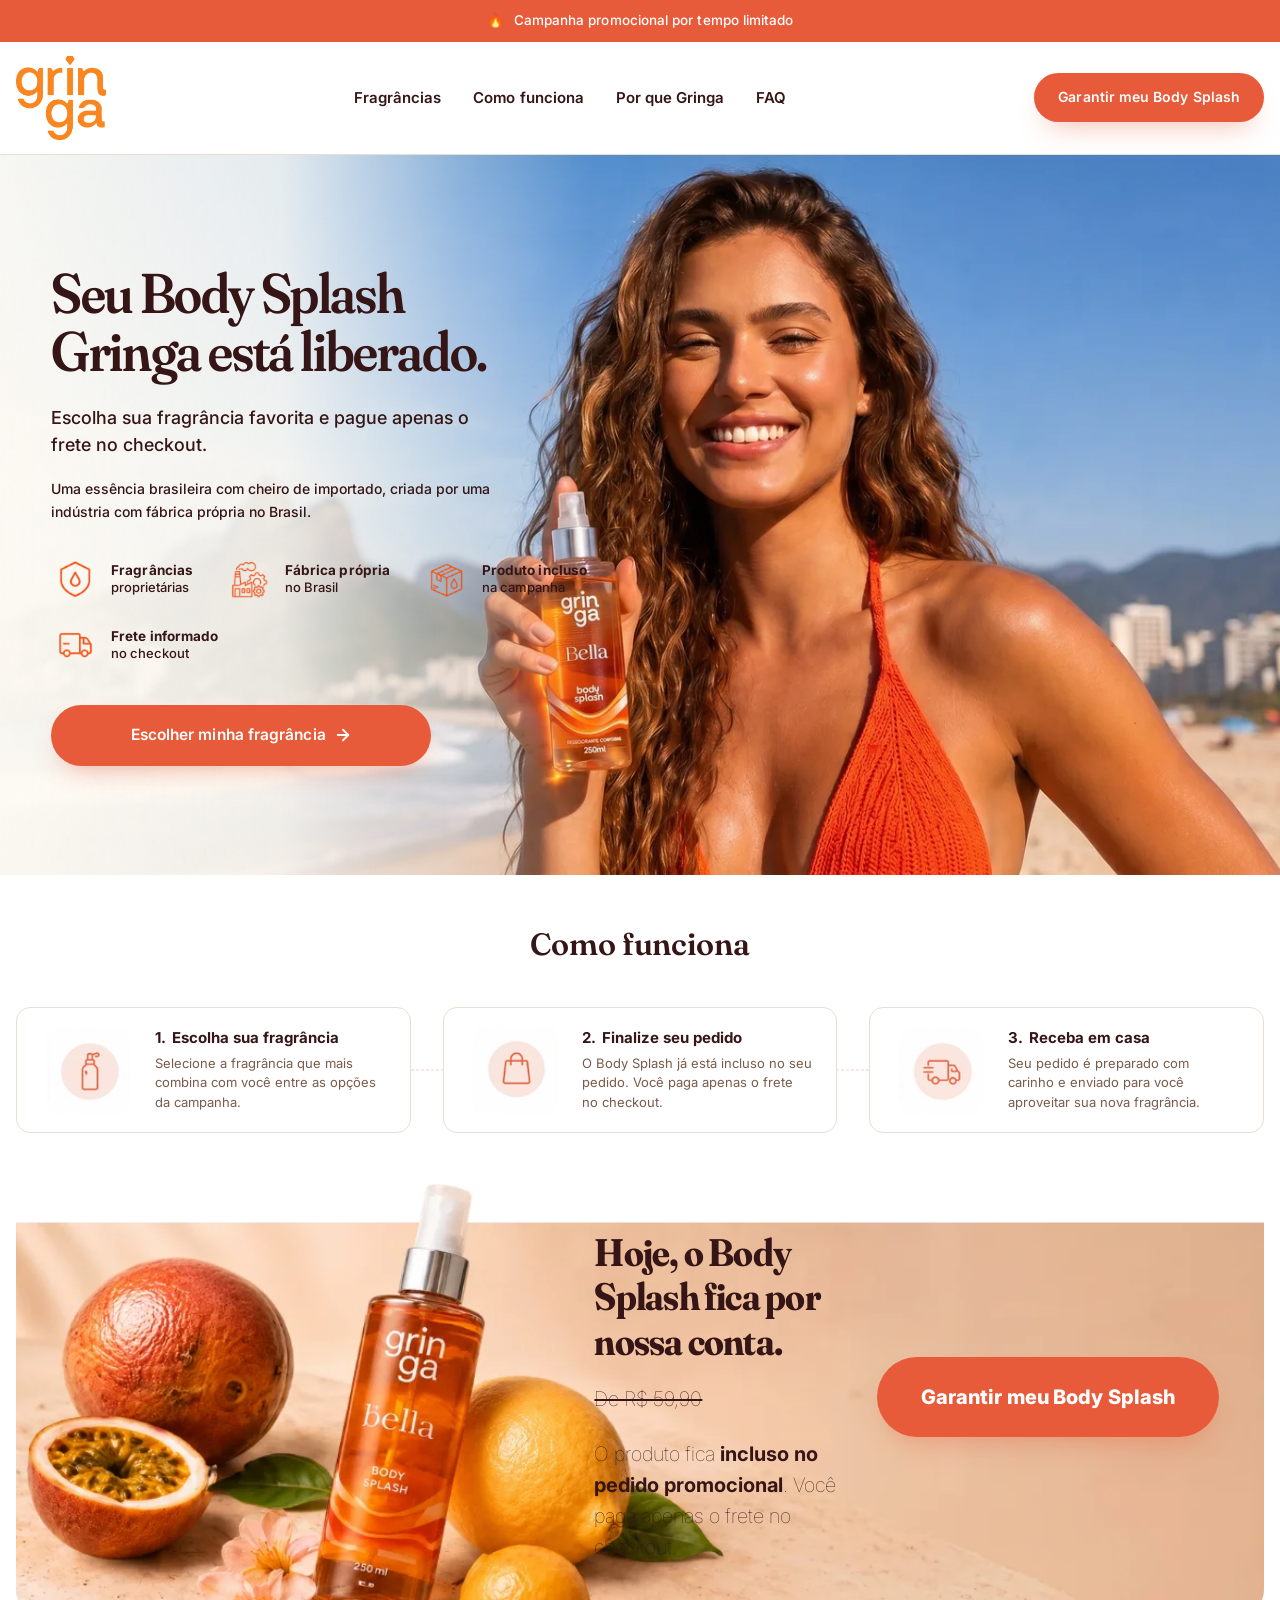
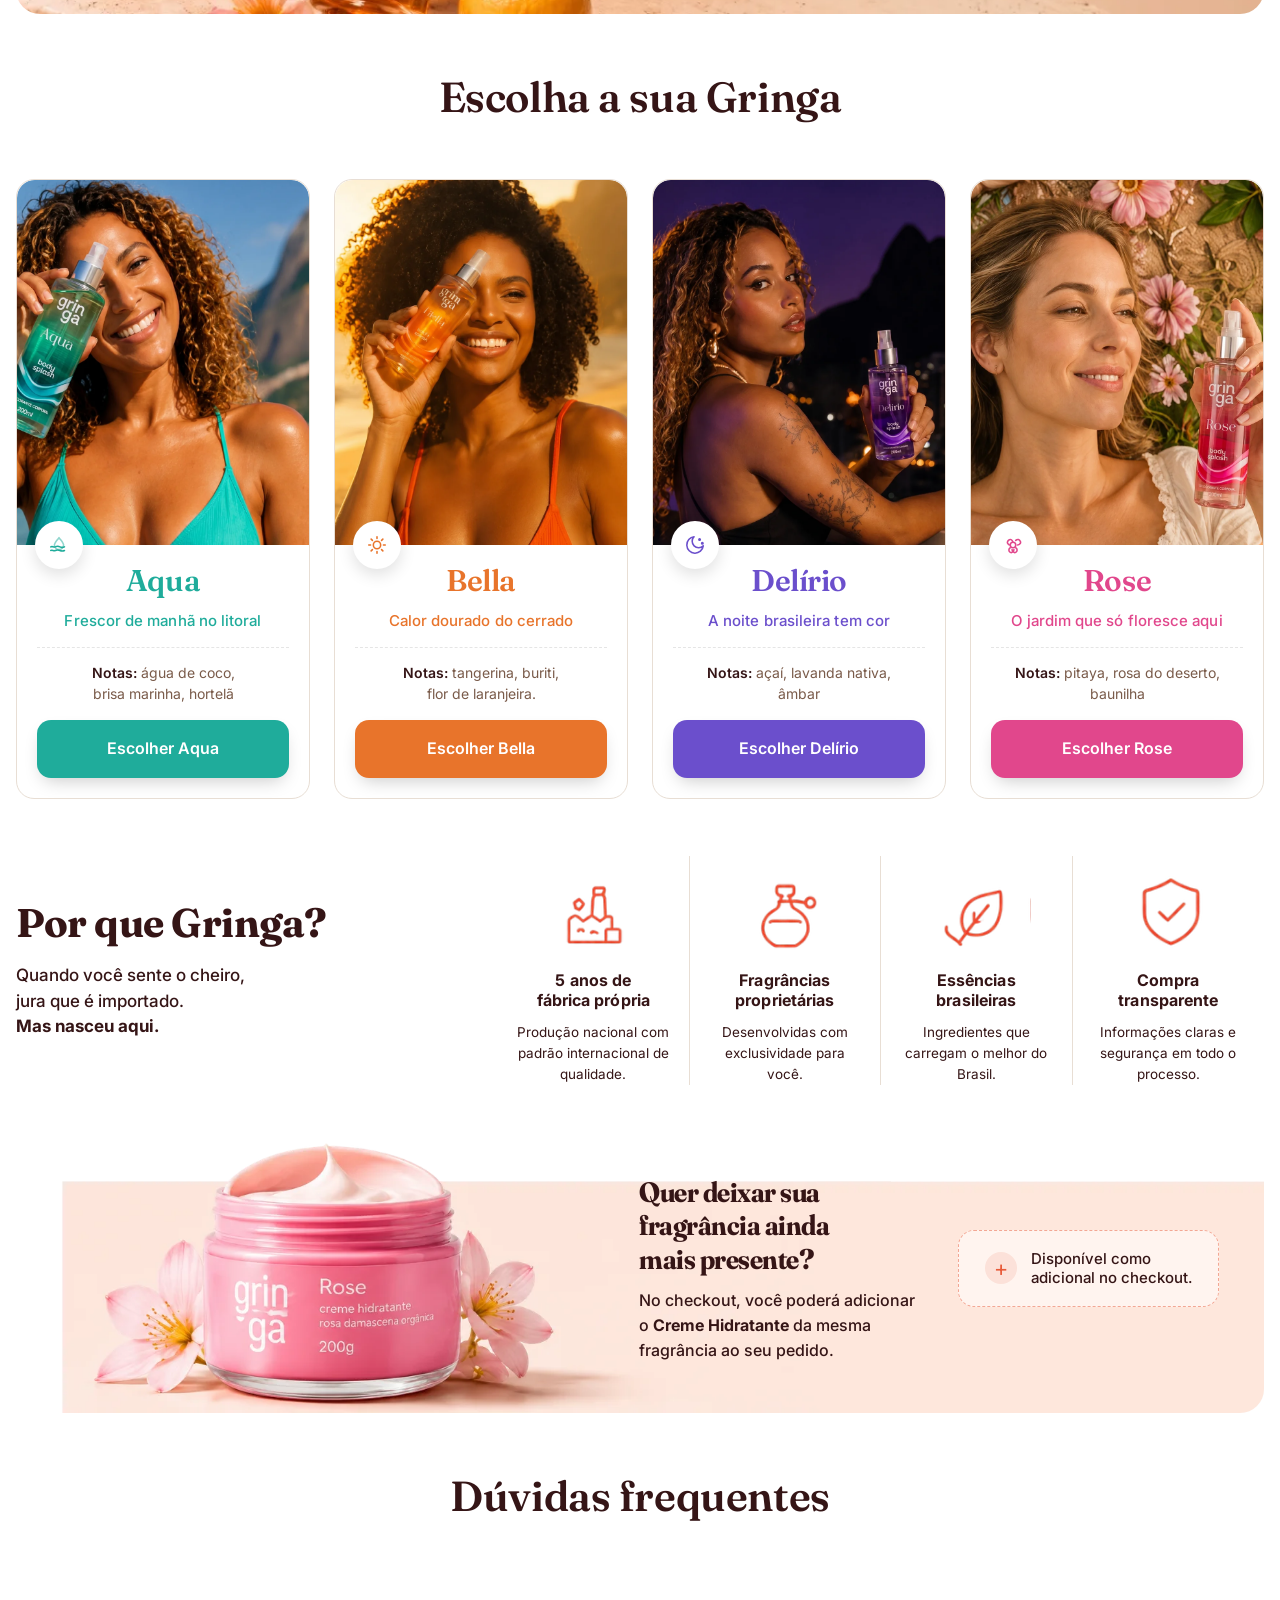
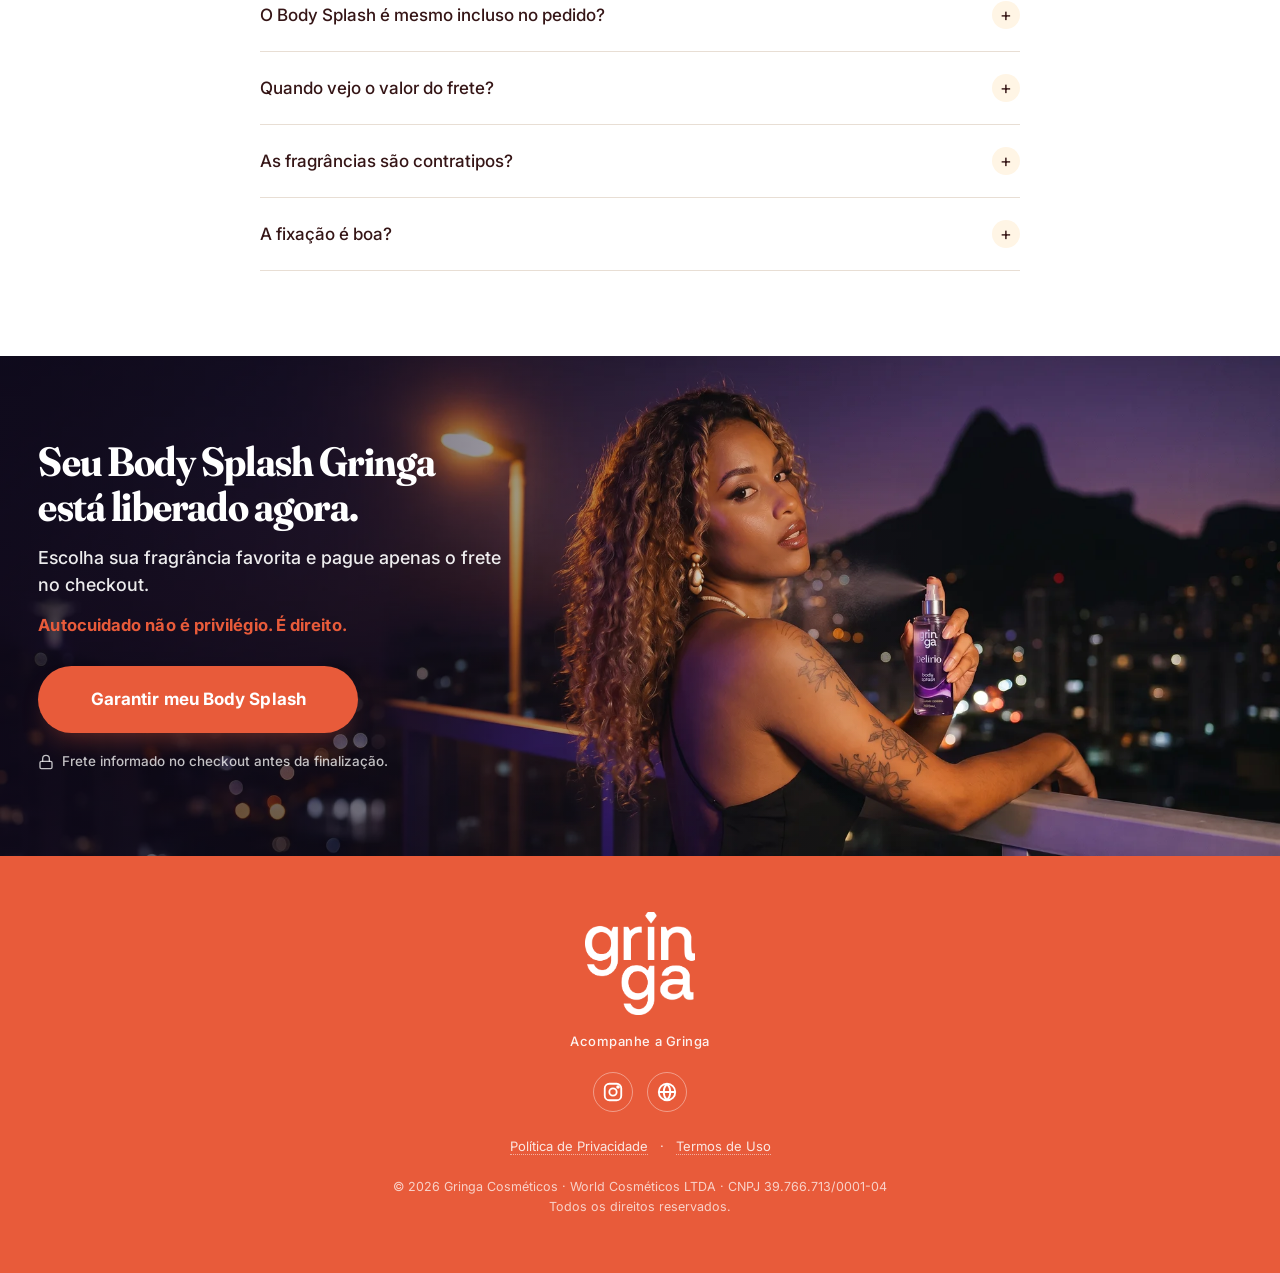
==== commit 8340bdac: "feat: botoes Escolher levam direto pro checkout com produto Add-to-cart direto pro finalizar-compra " ====
--- a/index.html
+++ b/index.html
@@ -303,7 +303,7 @@
           <h3>Aqua</h3>
           <p class="frag-tag">Frescor de manhã no litoral</p>
           <p class="frag-notes"><b>Notas:</b> água de coco,<br />brisa marinha, hortelã</p>
-          <a href="#" class="btn frag-btn" data-cta="aqua" data-frag="aqua">Escolher Aqua</a>
+          <a href="https://gringa.ind.br/loja/finalizar-compra/?add-to-cart=18" class="btn frag-btn" data-cta="aqua" data-frag="aqua">Escolher Aqua</a>
         </div>
       </article>
 
@@ -321,7 +321,7 @@
           <h3>Bella</h3>
           <p class="frag-tag">Calor dourado do cerrado</p>
           <p class="frag-notes"><b>Notas:</b> tangerina, buriti,<br />flor de laranjeira.</p>
-          <a href="#" class="btn frag-btn" data-cta="bella" data-frag="bella">Escolher Bella</a>
+          <a href="https://gringa.ind.br/loja/finalizar-compra/?add-to-cart=13" class="btn frag-btn" data-cta="bella" data-frag="bella">Escolher Bella</a>
         </div>
       </article>
 
@@ -339,7 +339,7 @@
           <h3>Delírio</h3>
           <p class="frag-tag">A noite brasileira tem cor</p>
           <p class="frag-notes"><b>Notas:</b> açaí, lavanda nativa,<br />âmbar</p>
-          <a href="#" class="btn frag-btn" data-cta="delirio" data-frag="delirio">Escolher Delírio</a>
+          <a href="https://gringa.ind.br/loja/finalizar-compra/?add-to-cart=17" class="btn frag-btn" data-cta="delirio" data-frag="delirio">Escolher Delírio</a>
         </div>
       </article>
 
@@ -357,7 +357,7 @@
           <h3>Rose</h3>
           <p class="frag-tag">O jardim que só floresce aqui</p>
           <p class="frag-notes"><b>Notas:</b> pitaya, rosa do deserto,<br />baunilha</p>
-          <a href="#" class="btn frag-btn" data-cta="rose" data-frag="rose">Escolher Rose</a>
+          <a href="https://gringa.ind.br/loja/finalizar-compra/?add-to-cart=19" class="btn frag-btn" data-cta="rose" data-frag="rose">Escolher Rose</a>
         </div>
       </article>
     </div>
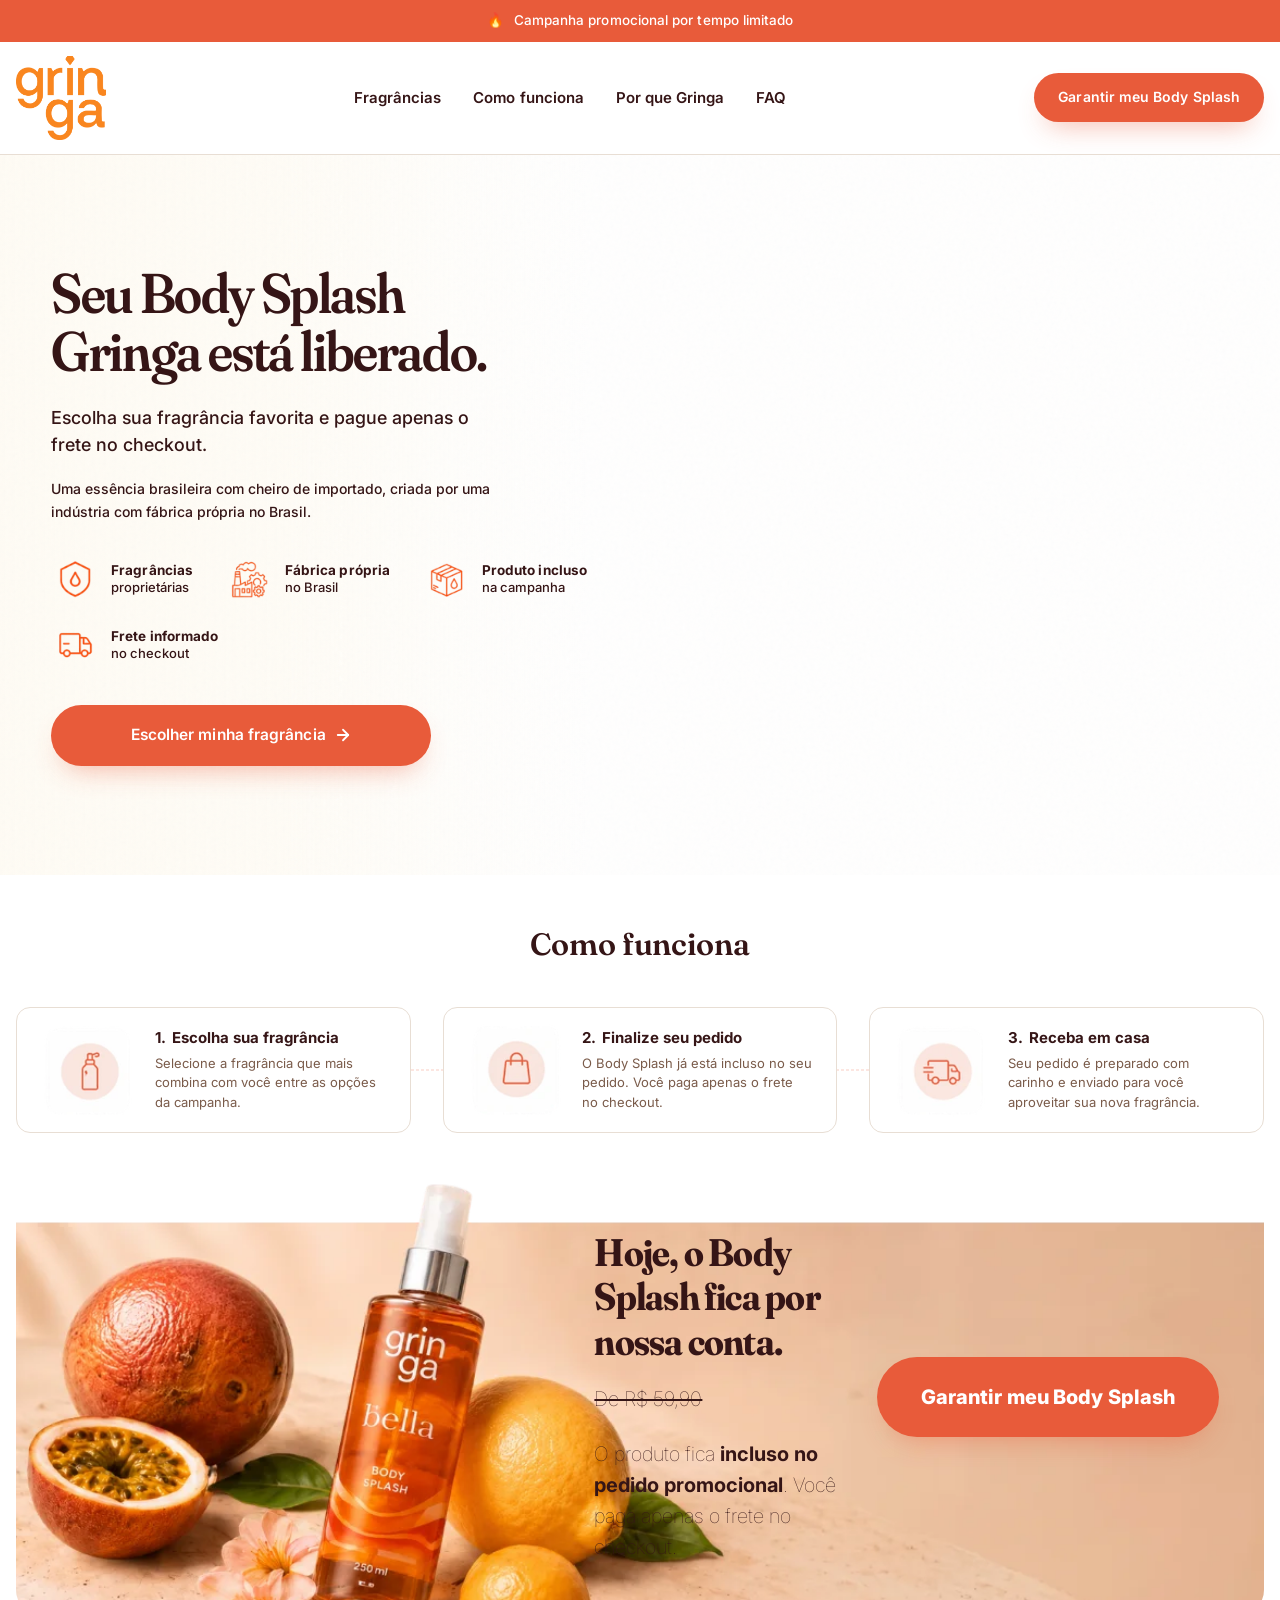
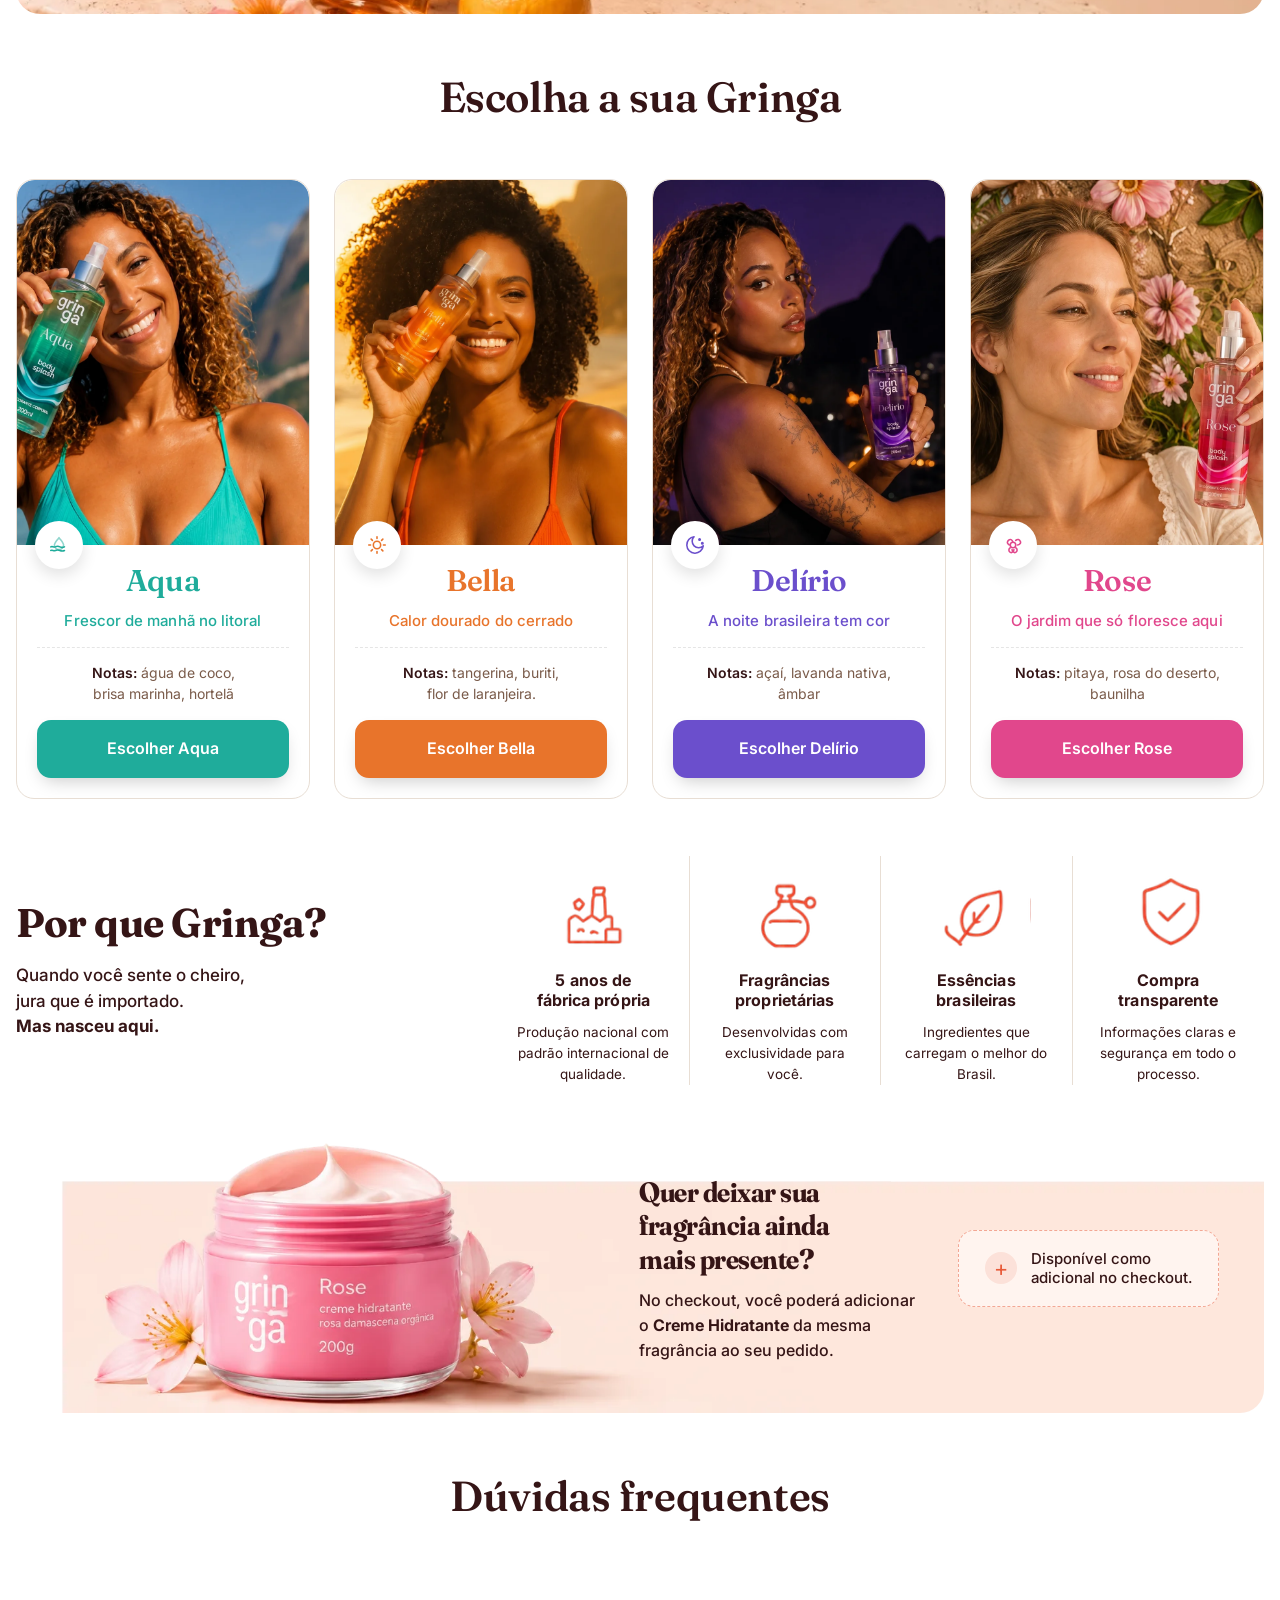
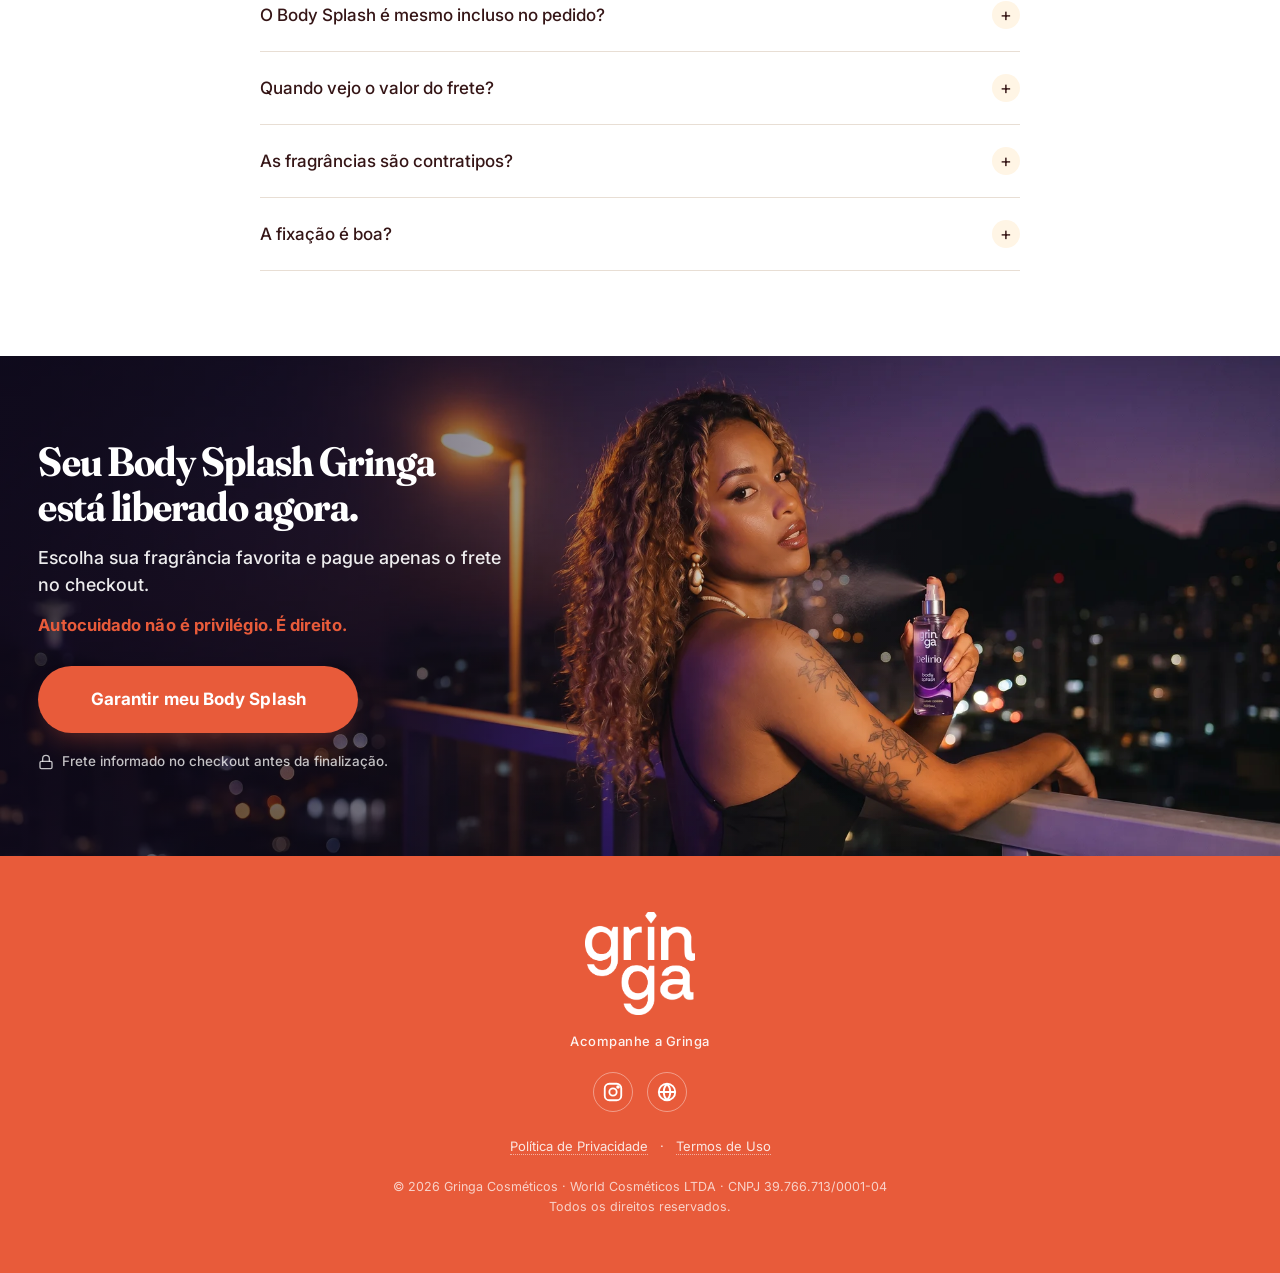
==== commit 08706d1c: "fix: URL correta do checkout (/loja/checkout/ em vez de /finalizar-compra/)" ====
--- a/index.html
+++ b/index.html
@@ -130,7 +130,7 @@
       <a href="#faq">FAQ</a>
     </nav>
 
-    <a href="#" class="btn btn--primary btn--header" data-cta="header">Garantir meu Body Splash</a>
+    <a href="#fragrancias" class="btn btn--primary btn--header" data-cta="header">Garantir meu Body Splash</a>
 
     <button class="hamb" id="hamb" aria-label="Abrir menu" aria-controls="menu-mob" aria-expanded="false">
       <span></span><span></span><span></span>
@@ -142,7 +142,7 @@
     <a href="#como-funciona">Como funciona</a>
     <a href="#por-que">Por que Gringa</a>
     <a href="#faq">FAQ</a>
-    <a href="#" class="btn btn--primary" data-cta="menu-mob">Garantir meu Body Splash</a>
+    <a href="#fragrancias" class="btn btn--primary" data-cta="menu-mob">Garantir meu Body Splash</a>
   </div>
 </header>
 
@@ -303,7 +303,7 @@
           <h3>Aqua</h3>
           <p class="frag-tag">Frescor de manhã no litoral</p>
           <p class="frag-notes"><b>Notas:</b> água de coco,<br />brisa marinha, hortelã</p>
-          <a href="https://gringa.ind.br/loja/finalizar-compra/?add-to-cart=18" class="btn frag-btn" data-cta="aqua" data-frag="aqua">Escolher Aqua</a>
+          <a href="https://gringa.ind.br/loja/checkout/?add-to-cart=18" class="btn frag-btn" data-cta="aqua" data-frag="aqua">Escolher Aqua</a>
         </div>
       </article>
 
@@ -321,7 +321,7 @@
           <h3>Bella</h3>
           <p class="frag-tag">Calor dourado do cerrado</p>
           <p class="frag-notes"><b>Notas:</b> tangerina, buriti,<br />flor de laranjeira.</p>
-          <a href="https://gringa.ind.br/loja/finalizar-compra/?add-to-cart=13" class="btn frag-btn" data-cta="bella" data-frag="bella">Escolher Bella</a>
+          <a href="https://gringa.ind.br/loja/checkout/?add-to-cart=13" class="btn frag-btn" data-cta="bella" data-frag="bella">Escolher Bella</a>
         </div>
       </article>
 
@@ -339,7 +339,7 @@
           <h3>Delírio</h3>
           <p class="frag-tag">A noite brasileira tem cor</p>
           <p class="frag-notes"><b>Notas:</b> açaí, lavanda nativa,<br />âmbar</p>
-          <a href="https://gringa.ind.br/loja/finalizar-compra/?add-to-cart=17" class="btn frag-btn" data-cta="delirio" data-frag="delirio">Escolher Delírio</a>
+          <a href="https://gringa.ind.br/loja/checkout/?add-to-cart=17" class="btn frag-btn" data-cta="delirio" data-frag="delirio">Escolher Delírio</a>
         </div>
       </article>
 
@@ -357,7 +357,7 @@
           <h3>Rose</h3>
           <p class="frag-tag">O jardim que só floresce aqui</p>
           <p class="frag-notes"><b>Notas:</b> pitaya, rosa do deserto,<br />baunilha</p>
-          <a href="https://gringa.ind.br/loja/finalizar-compra/?add-to-cart=19" class="btn frag-btn" data-cta="rose" data-frag="rose">Escolher Rose</a>
+          <a href="https://gringa.ind.br/loja/checkout/?add-to-cart=19" class="btn frag-btn" data-cta="rose" data-frag="rose">Escolher Rose</a>
         </div>
       </article>
     </div>
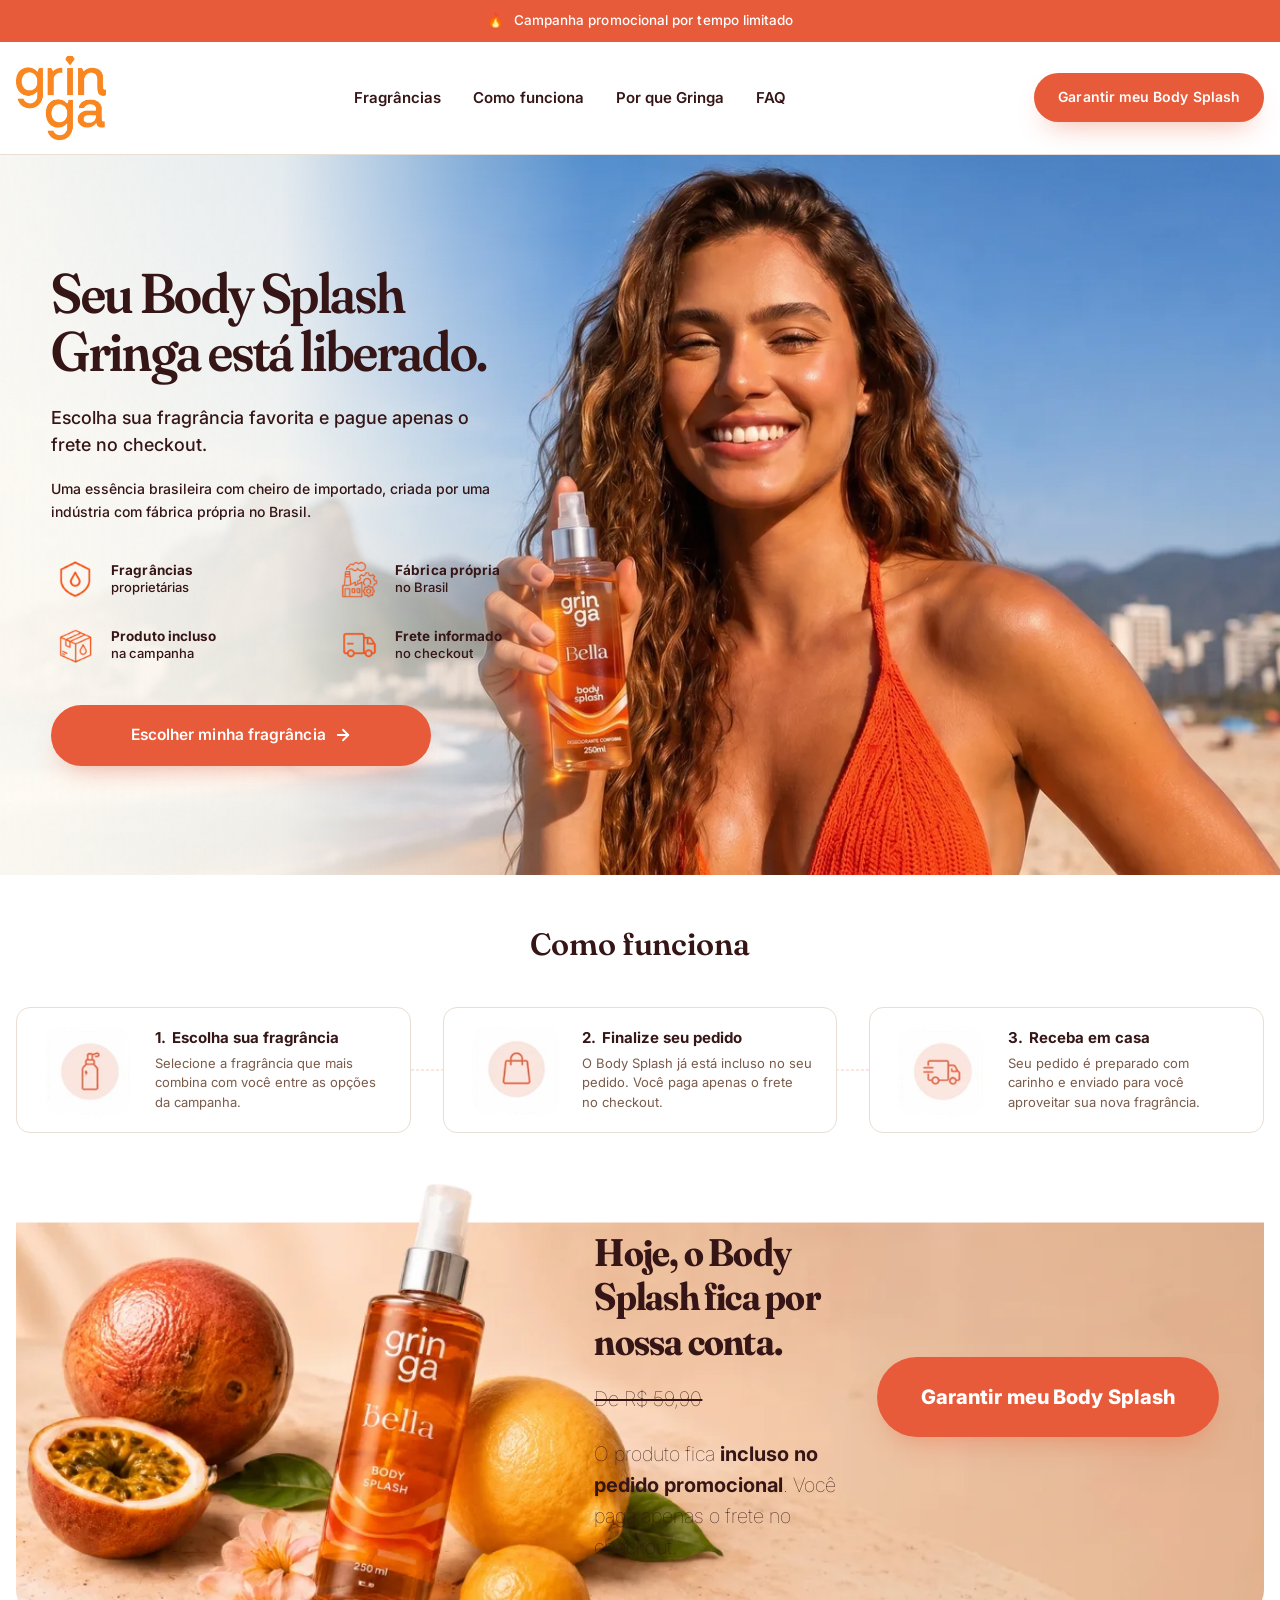
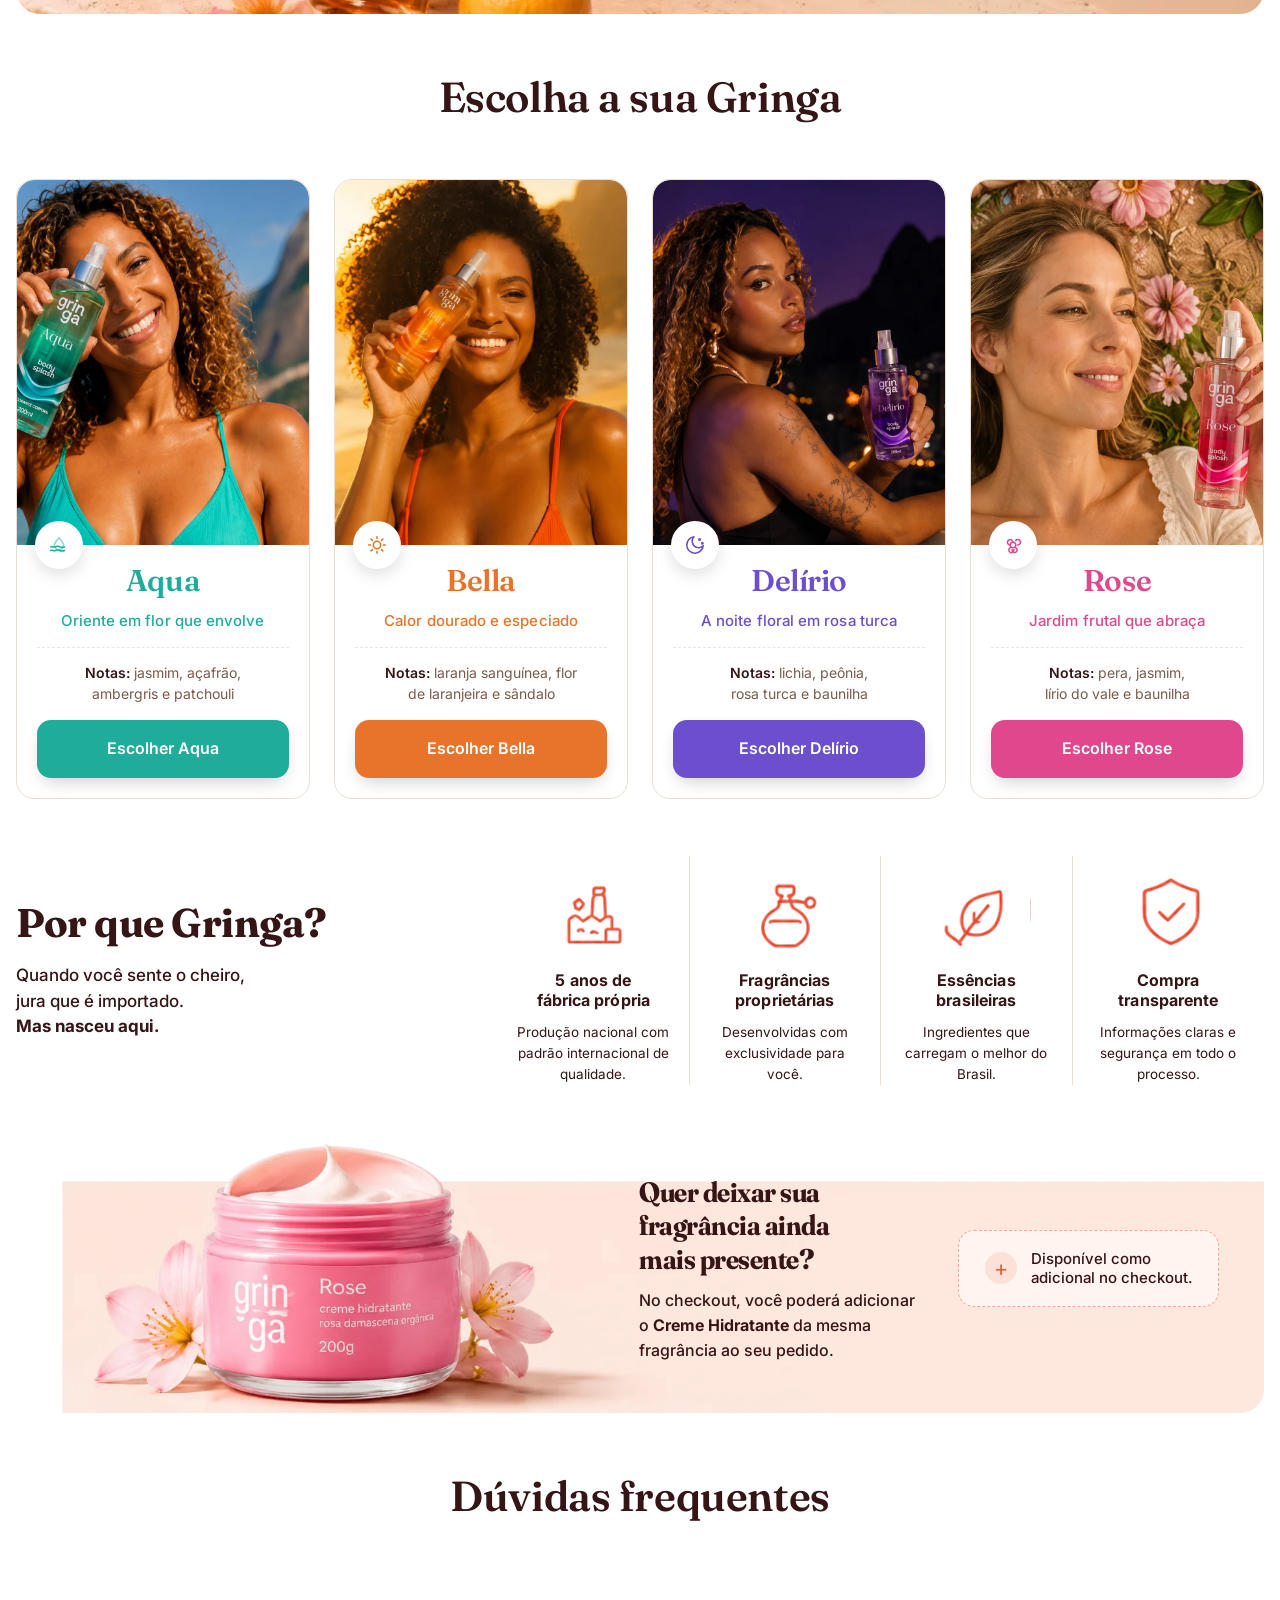
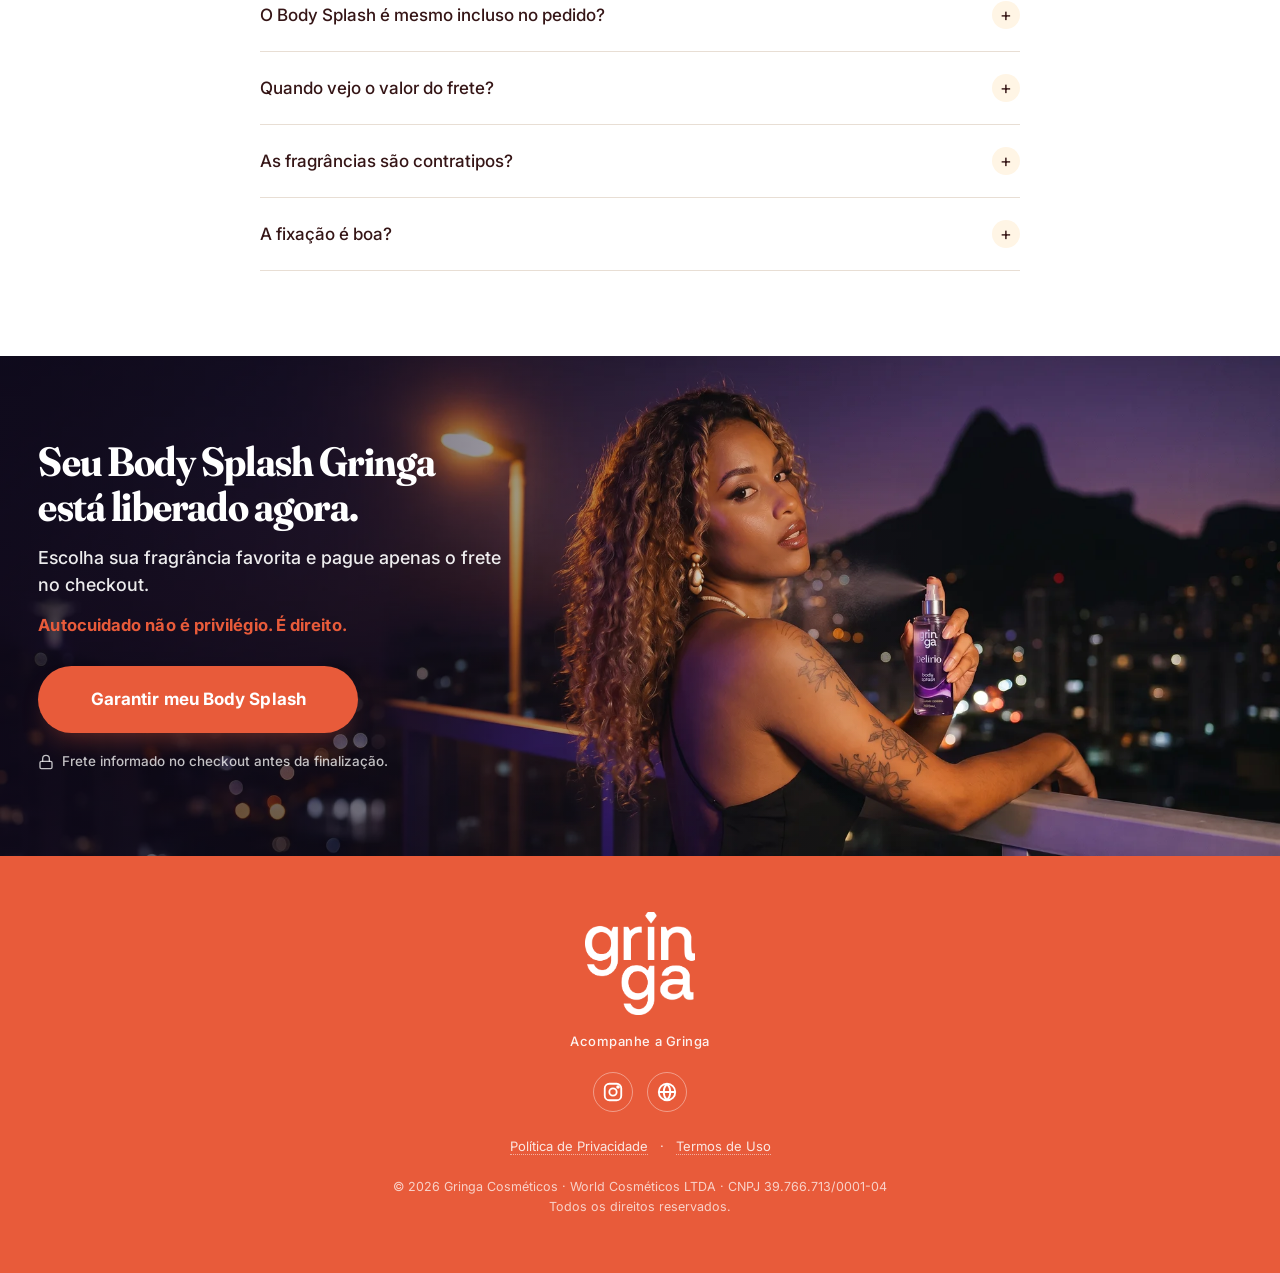
==== commit c0ba07de: "feat: notas reais das 4 fragrancias (Quorum e Vollmens) - Aqua: Oriental Floral (jasmim, acafrao, am" ====
--- a/index.html
+++ b/index.html
@@ -293,7 +293,7 @@
         <div class="frag-media">
           <picture>
             <source type="image/webp" srcset="assets/img/aqua.webp" />
-            <img src="assets/img/aqua.jpg" alt="Aqua — Frescor de manhã no litoral" width="600" height="800" loading="lazy" decoding="async" />
+            <img src="assets/img/aqua.jpg" alt="Aqua. Oriente em flor que envolve." width="600" height="800" loading="lazy" decoding="async" />
           </picture>
           <div class="frag-emblem" aria-hidden="true">
             <svg viewBox="0 0 24 24" fill="none" stroke="currentColor" stroke-width="1.7" stroke-linecap="round" stroke-linejoin="round"><path d="M3 14c2-1 3 1 5 0s3-1 5 0 3 1 5 0M3 18c2-1 3 1 5 0s3-1 5 0 3 1 5 0"/><path d="M12 4c3 4 5 6 5 8a5 5 0 0 1-10 0c0-2 2-4 5-8z" opacity=".5"/></svg>
@@ -301,9 +301,9 @@
         </div>
         <div class="frag-body">
           <h3>Aqua</h3>
-          <p class="frag-tag">Frescor de manhã no litoral</p>
-          <p class="frag-notes"><b>Notas:</b> água de coco,<br />brisa marinha, hortelã</p>
-          <a href="https://gringa.ind.br/loja/checkout/?add-to-cart=18" class="btn frag-btn" data-cta="aqua" data-frag="aqua">Escolher Aqua</a>
+          <p class="frag-tag">Oriente em flor que envolve</p>
+          <p class="frag-notes"><b>Notas:</b> jasmim, açafrão,<br />ambergris e patchouli</p>
+          <a href="https://gringa.ind.br/loja/produto/body-splash-aqua-200ml/" class="btn frag-btn" data-cta="aqua" data-frag="aqua">Escolher Aqua</a>
         </div>
       </article>
 
@@ -311,7 +311,7 @@
         <div class="frag-media">
           <picture>
             <source type="image/webp" srcset="assets/img/bella.webp" />
-            <img src="assets/img/bella.jpg" alt="Bella — Calor dourado do cerrado" width="600" height="800" loading="lazy" decoding="async" />
+            <img src="assets/img/bella.jpg" alt="Bella. Calor dourado e especiado." width="600" height="800" loading="lazy" decoding="async" />
           </picture>
           <div class="frag-emblem" aria-hidden="true">
             <svg viewBox="0 0 24 24" fill="none" stroke="currentColor" stroke-width="1.7" stroke-linecap="round" stroke-linejoin="round"><circle cx="12" cy="12" r="4"/><path d="M12 3v2M12 19v2M3 12h2M19 12h2M5.6 5.6l1.4 1.4M17 17l1.4 1.4M5.6 18.4l1.4-1.4M17 7l1.4-1.4"/></svg>
@@ -319,9 +319,9 @@
         </div>
         <div class="frag-body">
           <h3>Bella</h3>
-          <p class="frag-tag">Calor dourado do cerrado</p>
-          <p class="frag-notes"><b>Notas:</b> tangerina, buriti,<br />flor de laranjeira.</p>
-          <a href="https://gringa.ind.br/loja/checkout/?add-to-cart=13" class="btn frag-btn" data-cta="bella" data-frag="bella">Escolher Bella</a>
+          <p class="frag-tag">Calor dourado e especiado</p>
+          <p class="frag-notes"><b>Notas:</b> laranja sanguínea, flor<br />de laranjeira e sândalo</p>
+          <a href="https://gringa.ind.br/loja/produto/body-splash-bella-200ml/" class="btn frag-btn" data-cta="bella" data-frag="bella">Escolher Bella</a>
         </div>
       </article>
 
@@ -329,7 +329,7 @@
         <div class="frag-media">
           <picture>
             <source type="image/webp" srcset="assets/img/delirio.webp" />
-            <img src="assets/img/delirio.jpg" alt="Delírio — A noite brasileira tem cor" width="600" height="800" loading="lazy" decoding="async" />
+            <img src="assets/img/delirio.jpg" alt="Delírio. A noite brasileira tem cor." width="600" height="800" loading="lazy" decoding="async" />
           </picture>
           <div class="frag-emblem" aria-hidden="true">
             <svg viewBox="0 0 24 24" fill="none" stroke="currentColor" stroke-width="1.7" stroke-linecap="round" stroke-linejoin="round"><path d="M21 13a9 9 0 1 1-10-10 7 7 0 0 0 10 10z"/><circle cx="17" cy="6" r=".8" fill="currentColor"/><circle cx="20" cy="10" r=".8" fill="currentColor"/></svg>
@@ -337,9 +337,9 @@
         </div>
         <div class="frag-body">
           <h3>Delírio</h3>
-          <p class="frag-tag">A noite brasileira tem cor</p>
-          <p class="frag-notes"><b>Notas:</b> açaí, lavanda nativa,<br />âmbar</p>
-          <a href="https://gringa.ind.br/loja/checkout/?add-to-cart=17" class="btn frag-btn" data-cta="delirio" data-frag="delirio">Escolher Delírio</a>
+          <p class="frag-tag">A noite floral em rosa turca</p>
+          <p class="frag-notes"><b>Notas:</b> lichia, peônia,<br />rosa turca e baunilha</p>
+          <a href="https://gringa.ind.br/loja/produto/body-splash-delirio-200ml/" class="btn frag-btn" data-cta="delirio" data-frag="delirio">Escolher Delírio</a>
         </div>
       </article>
 
@@ -347,7 +347,7 @@
         <div class="frag-media">
           <picture>
             <source type="image/webp" srcset="assets/img/rose.webp" />
-            <img src="assets/img/rose.jpg" alt="Rose — O jardim que só floresce aqui" width="600" height="800" loading="lazy" decoding="async" />
+            <img src="assets/img/rose.jpg" alt="Rose. O jardim frutal que abraça." width="600" height="800" loading="lazy" decoding="async" />
           </picture>
           <div class="frag-emblem" aria-hidden="true">
             <svg viewBox="0 0 24 24" fill="none" stroke="currentColor" stroke-width="1.7" stroke-linecap="round" stroke-linejoin="round"><circle cx="12" cy="12" r="3"/><path d="M12 9c-1-3-3-4-5-2s-1 4 1 5M15 7c2-2 4-1 5 1s-1 4-3 4M9 15c-2 1-2 4 0 5s4-1 4-3M15 15c2 1 2 4 0 5s-4-1-4-3"/></svg>
@@ -355,9 +355,9 @@
         </div>
         <div class="frag-body">
           <h3>Rose</h3>
-          <p class="frag-tag">O jardim que só floresce aqui</p>
-          <p class="frag-notes"><b>Notas:</b> pitaya, rosa do deserto,<br />baunilha</p>
-          <a href="https://gringa.ind.br/loja/checkout/?add-to-cart=19" class="btn frag-btn" data-cta="rose" data-frag="rose">Escolher Rose</a>
+          <p class="frag-tag">Jardim frutal que abraça</p>
+          <p class="frag-notes"><b>Notas:</b> pera, jasmim,<br />lírio do vale e baunilha</p>
+          <a href="https://gringa.ind.br/loja/produto/body-splash-rose-200ml/" class="btn frag-btn" data-cta="rose" data-frag="rose">Escolher Rose</a>
         </div>
       </article>
     </div>
--- a/assets/css/styles.css
+++ b/assets/css/styles.css
@@ -241,17 +241,21 @@
   max-width: 440px;
 }
 .hero-feats {
-  display: flex;
-  flex-wrap: wrap;
-  gap: 18px 32px;
-  margin-bottom: 36px;
+  display: grid;
+  grid-template-columns: repeat(2, 1fr);
+  gap: 18px 28px;
+  margin: 0 0 36px;
+  padding: 0;
   list-style: none;
   max-width: 540px;
+  align-items: stretch;
 }
 .hero-feats li {
   display: flex;
   align-items: center;
   gap: 12px;
+  margin: 0;
+  min-height: 48px;
   font-family: var(--gr-body);
   font-size: 13px;
   line-height: 1.35;
@@ -274,7 +278,7 @@
 .ico picture,
 .ico img {
   display: block;
-  width: 48px; height: 48px;
+  width: 100%; height: 100%;
   object-fit: contain;
 }
 .ico svg {
@@ -1023,12 +1027,9 @@
 
   .promo-inner {
     grid-template-columns: 1fr;
-    padding: 200px 24px 24px;                /* top alto = reserva pra Bella aparecer no fundo */
+    padding: 36px 24px 28px;
     text-align: center;
     min-height: auto;
-    background-image: url('../img/promo-bg-mobile.webp');
-    background-position: top center;
-    background-size: 100% auto;
   }
   .promo-copy { grid-column: 1; }
   .promo-row { flex-direction: column; align-items: center; gap: 8px; }
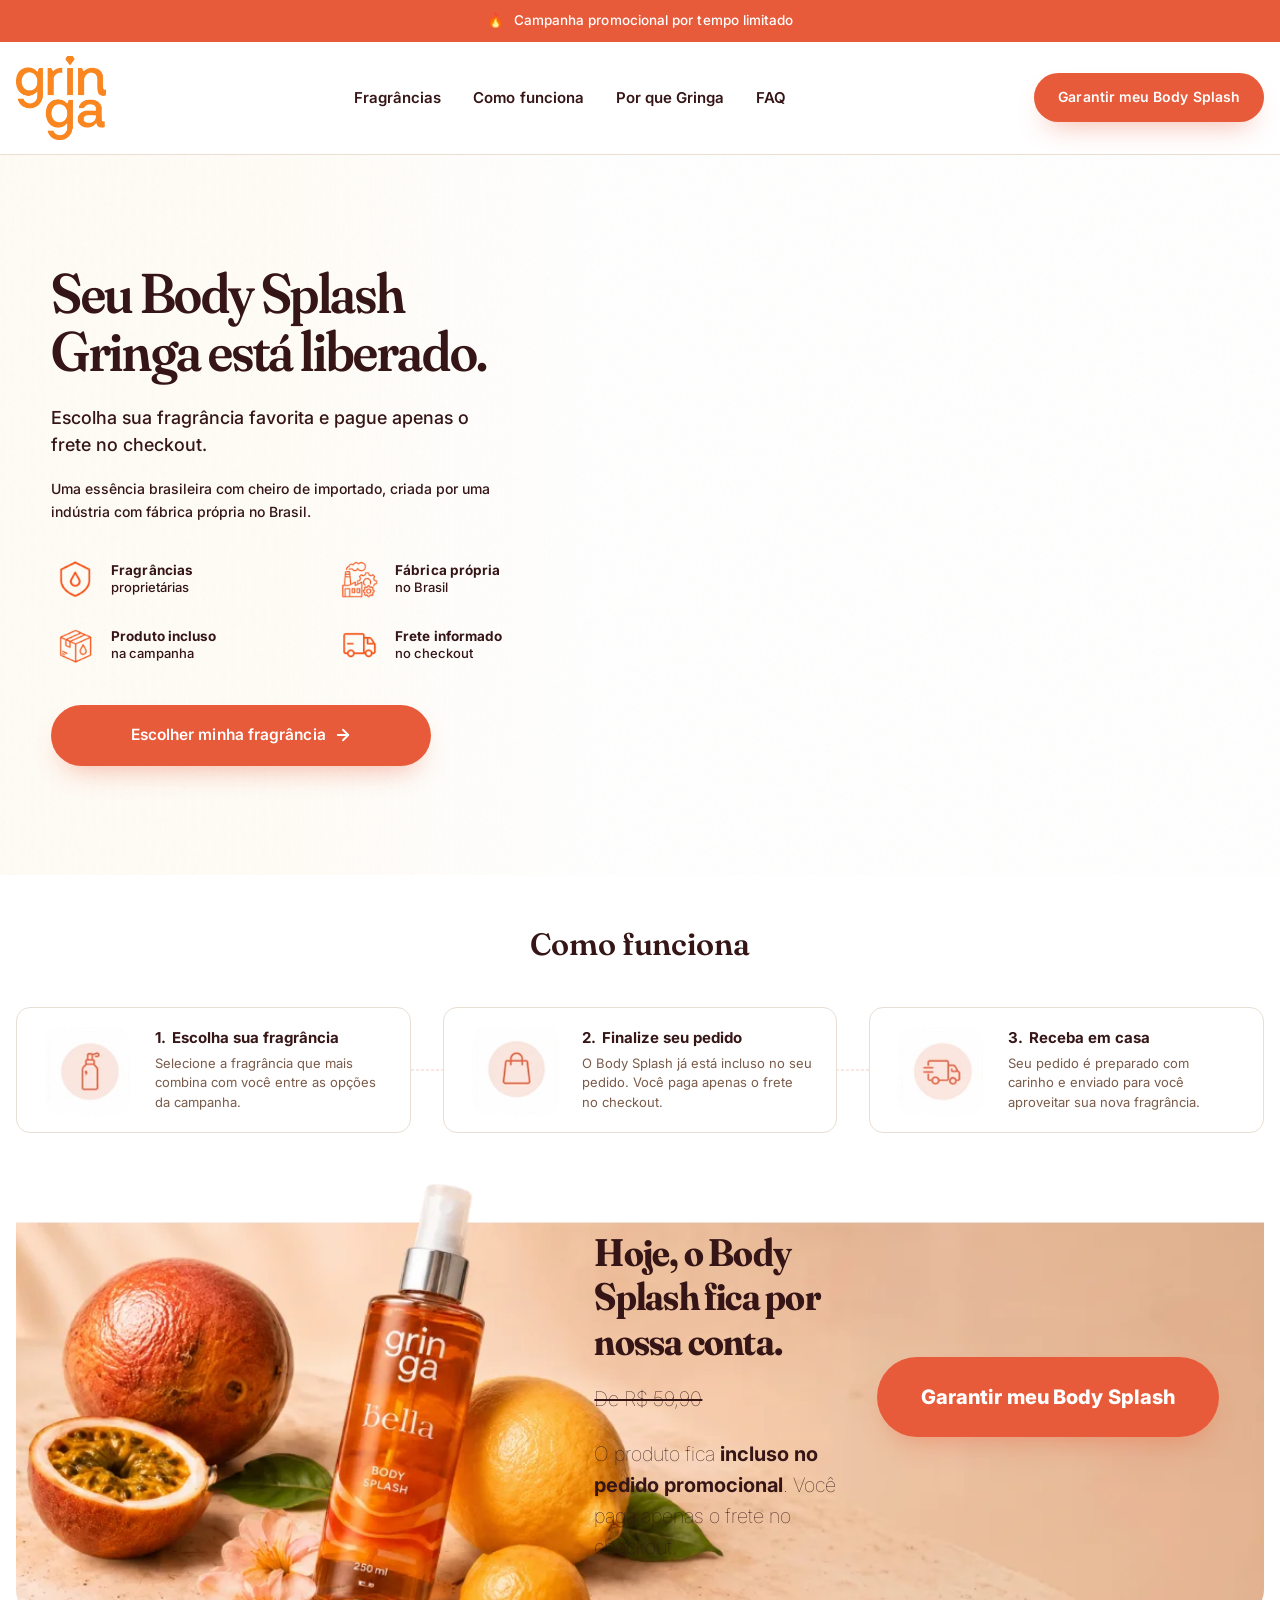
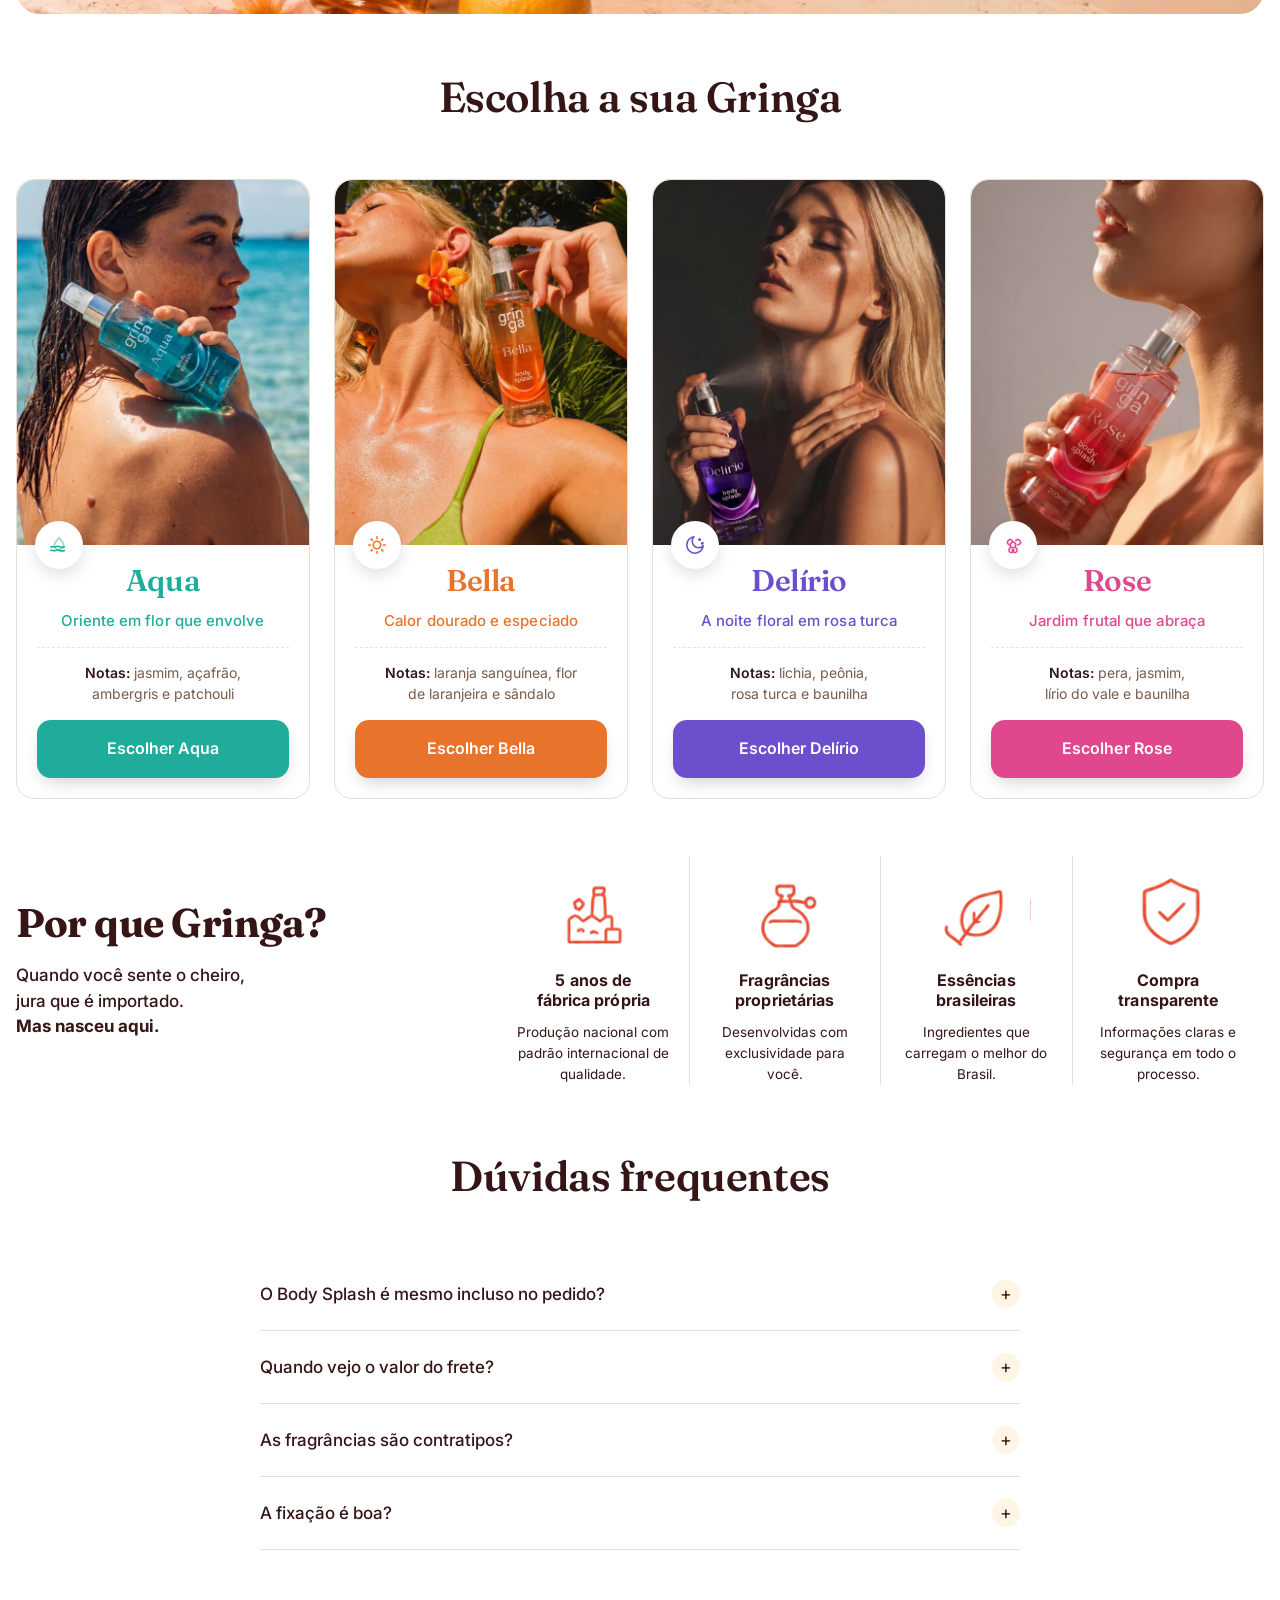
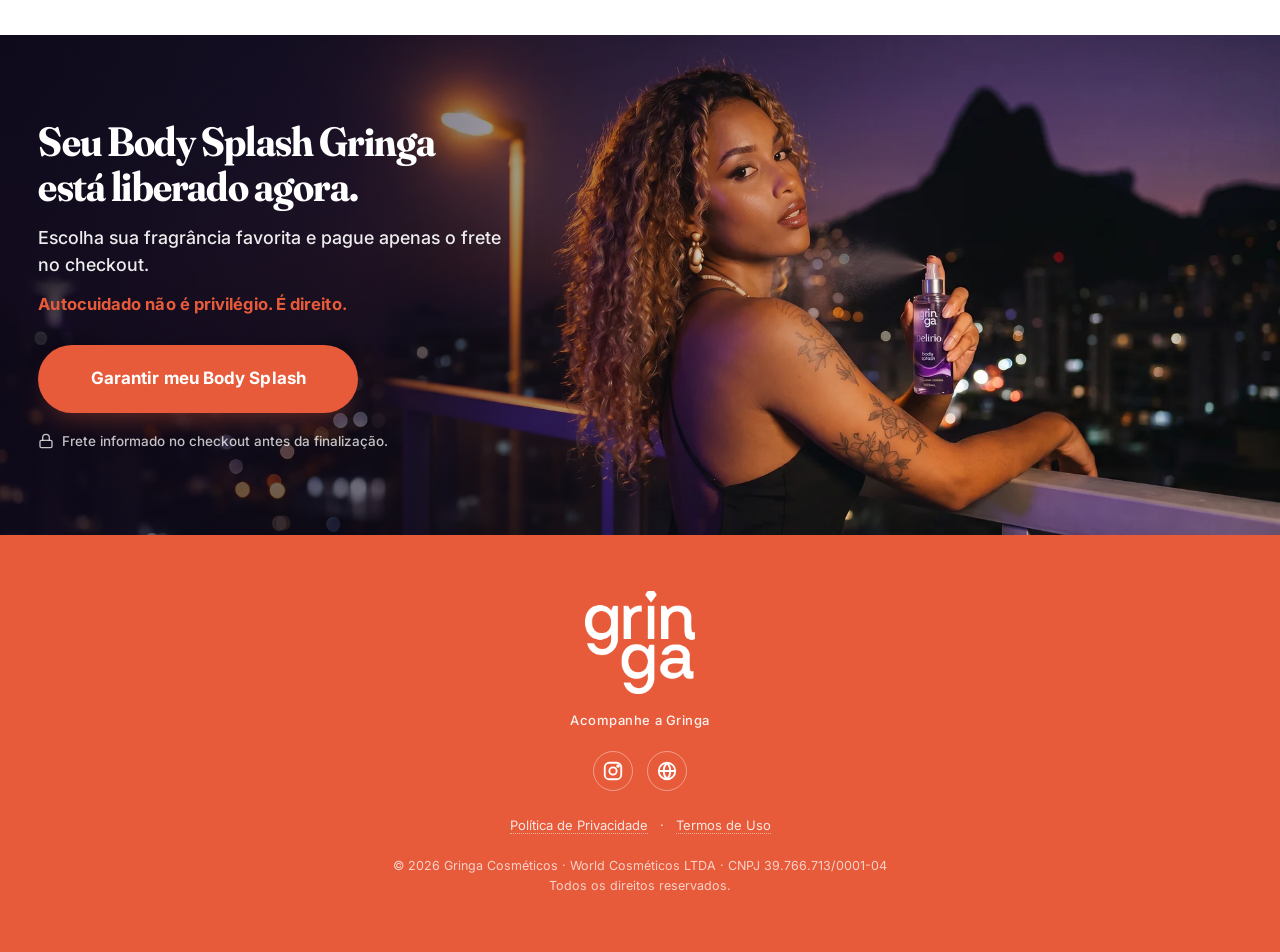
==== commit 8bb2037b: "chore: comenta secao do Creme Adicional (TEMP REMOVIDO) Secao envelopada em comentario HTML para rem" ====
--- a/index.html
+++ b/index.html
@@ -420,23 +420,25 @@
 </section>
 
 <!-- =========================================================
-     CREME ADICIONAL (imagem bg-creme.png como background full)
-     ========================================================= -->
+     CREME ADICIONAL (TEMP REMOVIDO — reativar removendo este wrapper de comentario)
+     ========================================================= -->
+<!-- TEMP REMOVIDO INICIO
 <section class="creme">
   <div class="container">
     <div class="creme-inner">
       <div class="creme-copy">
-        <h2>Quer deixar sua fragrância ainda mais presente?</h2>
-        <p>No checkout, você poderá adicionar o <b>Creme Hidratante</b> da mesma fragrância ao seu pedido.</p>
+        <h2>Quer deixar sua fragrancia ainda mais presente?</h2>
+        <p>No checkout, voce podera adicionar o <b>Creme Hidratante</b> da mesma fragrancia ao seu pedido.</p>
       </div>
 
       <div class="creme-badge">
         <span class="creme-badge-ico" aria-hidden="true">+</span>
-        <span>Disponível como<br />adicional no checkout.</span>
+        <span>Disponivel como<br />adicional no checkout.</span>
       </div>
     </div>
   </div>
 </section>
+TEMP REMOVIDO FIM -->
 
 <!-- =========================================================
      FAQ
